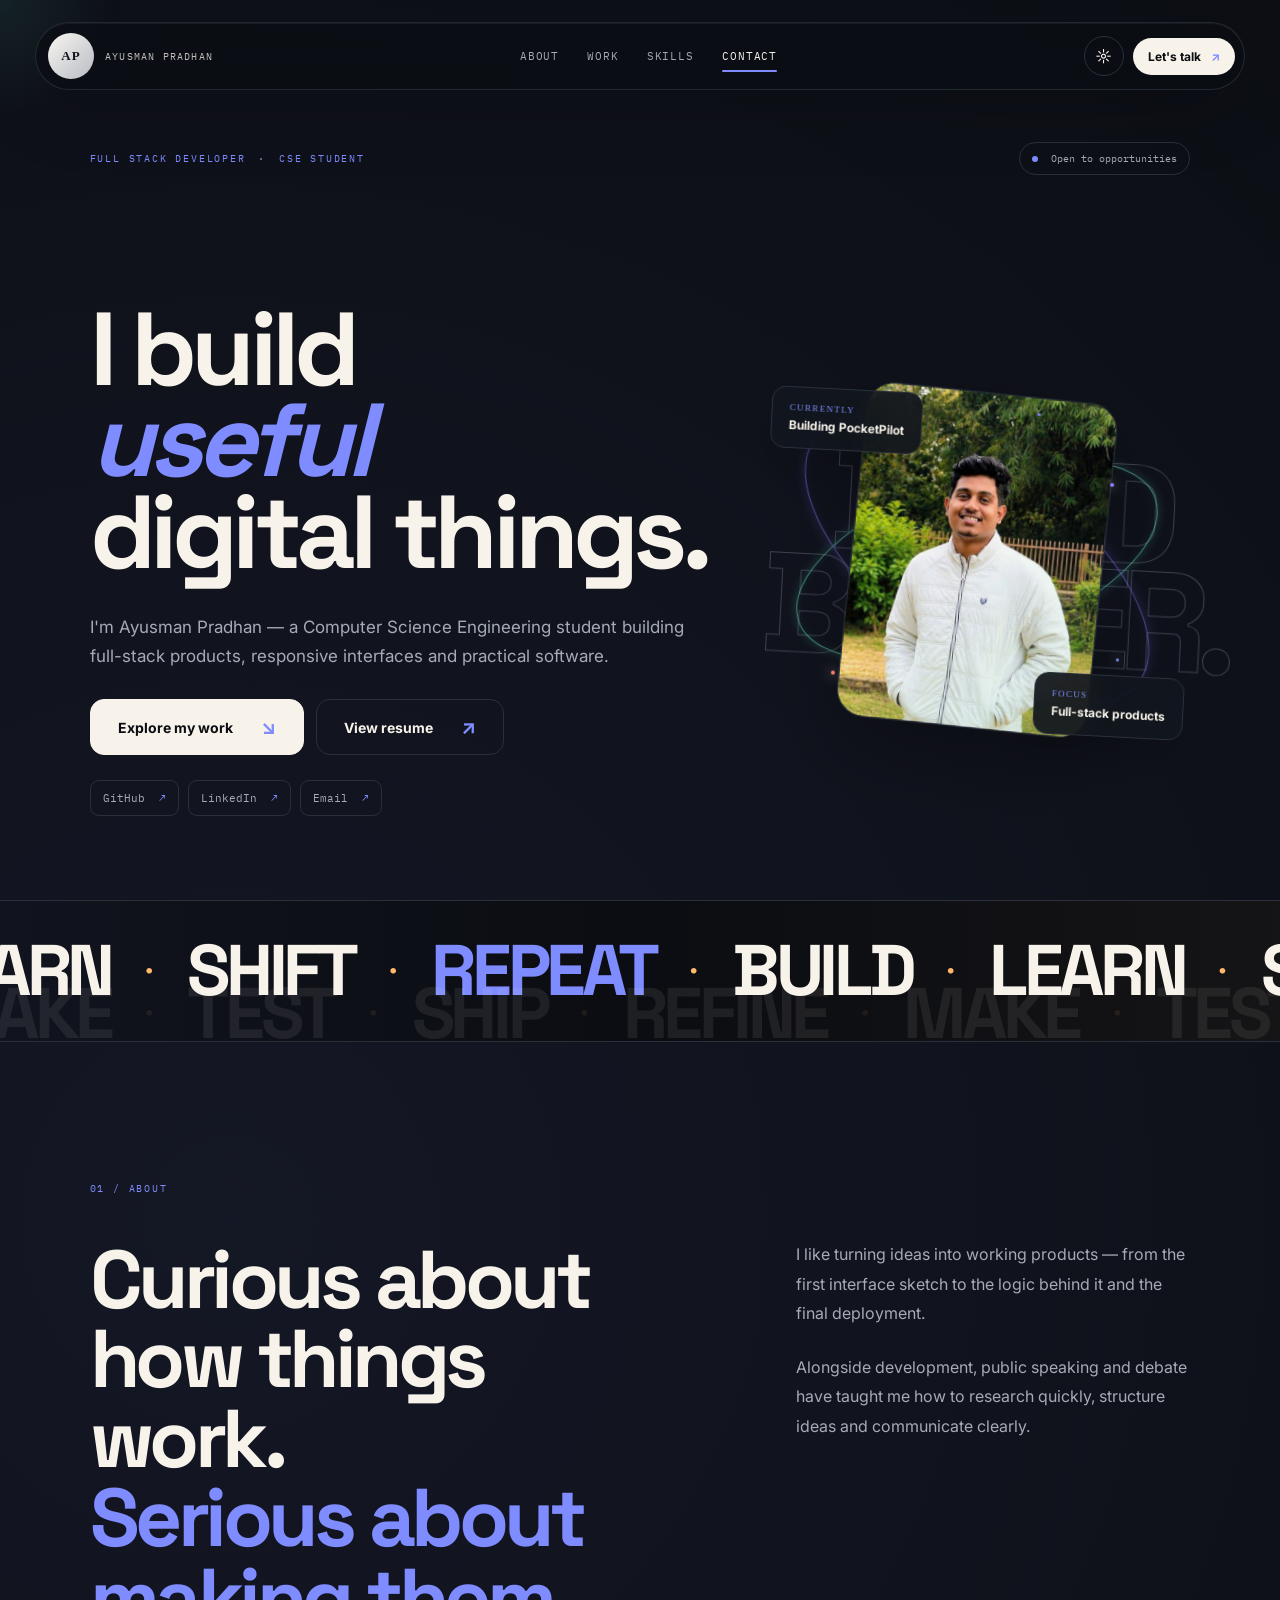
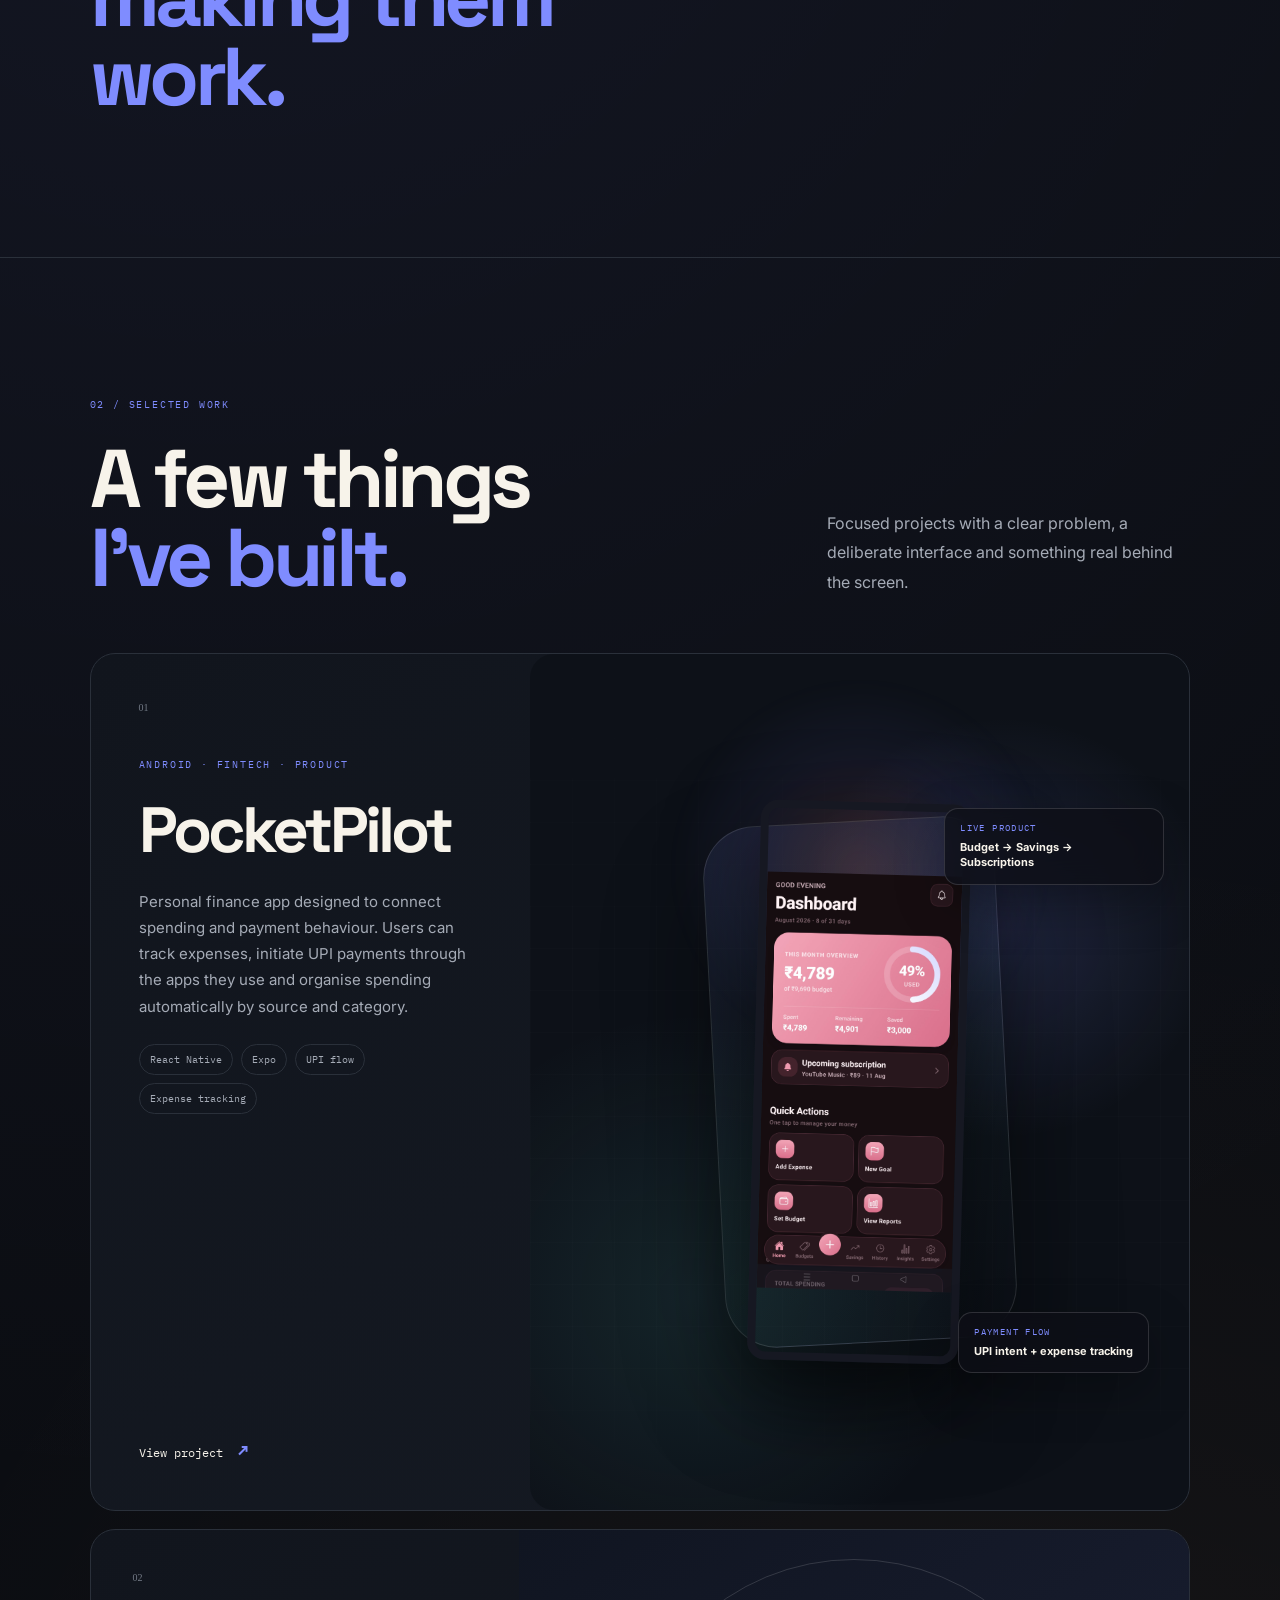
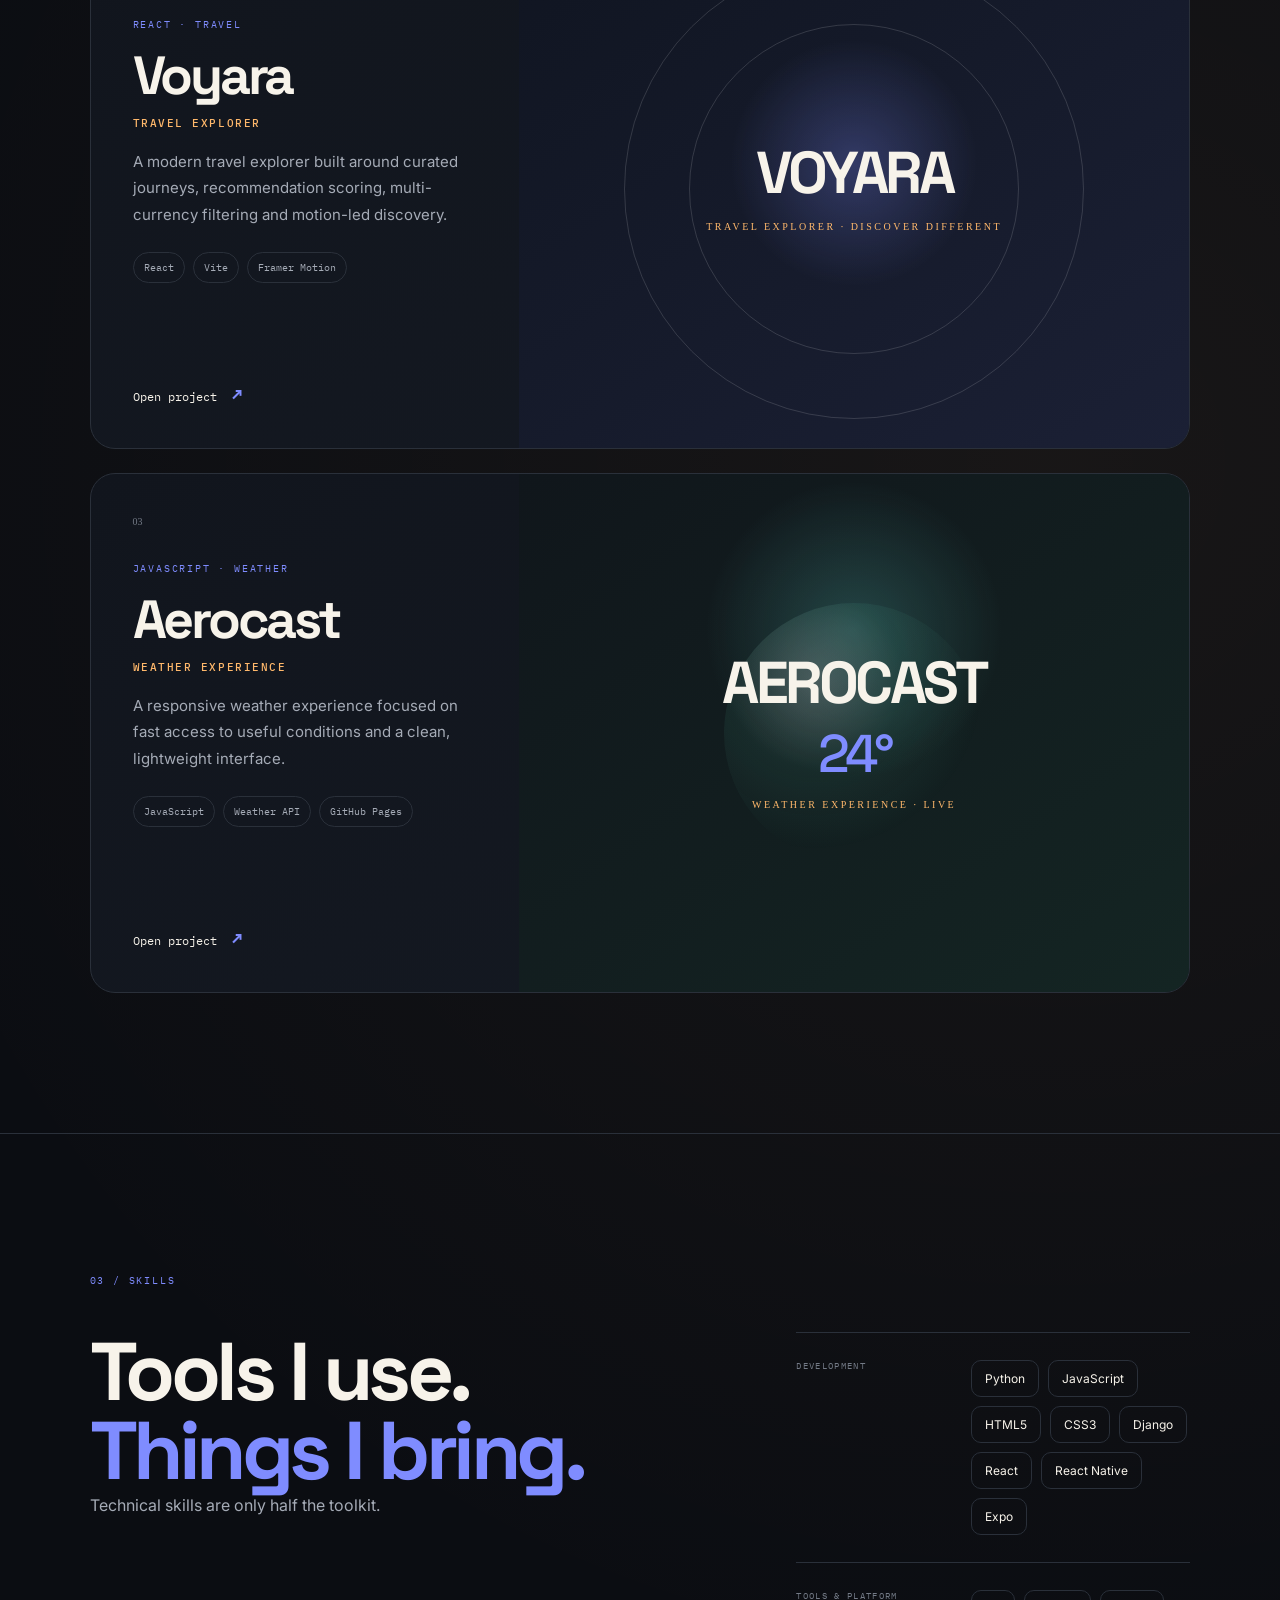
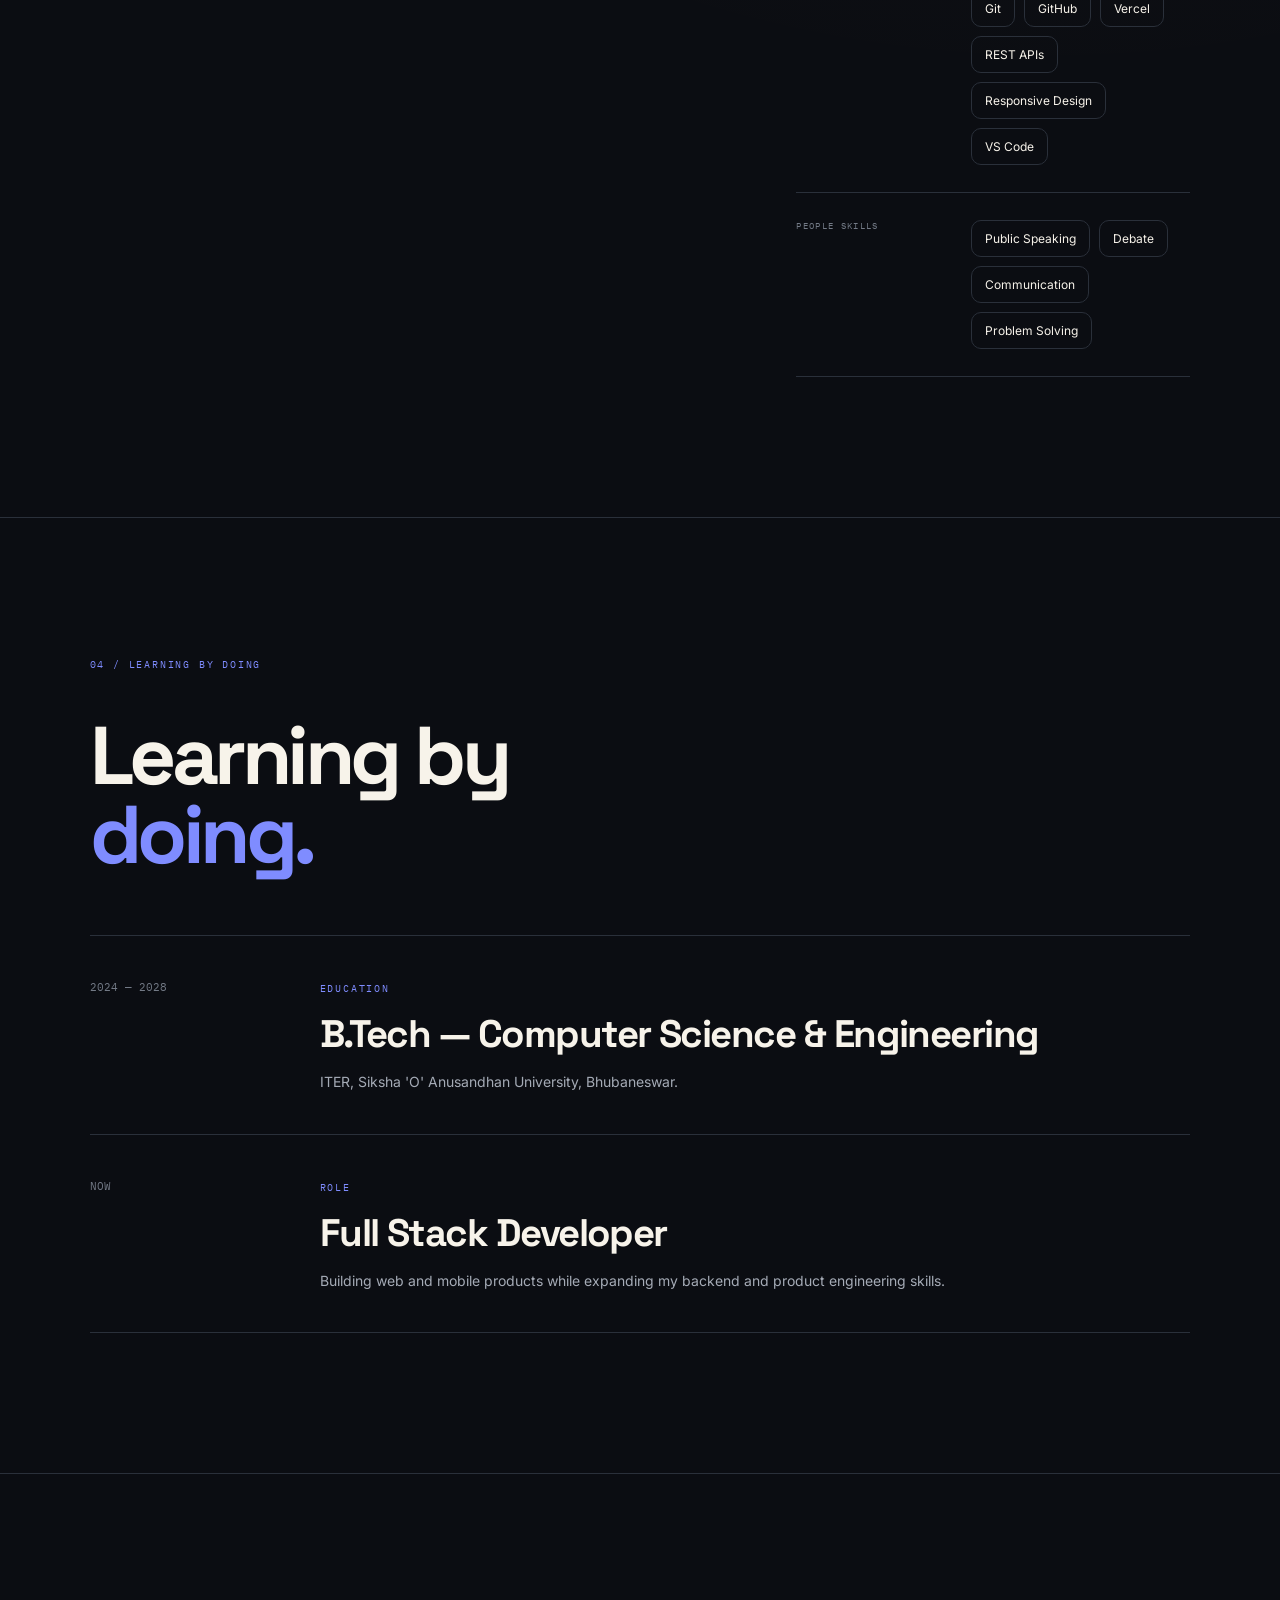
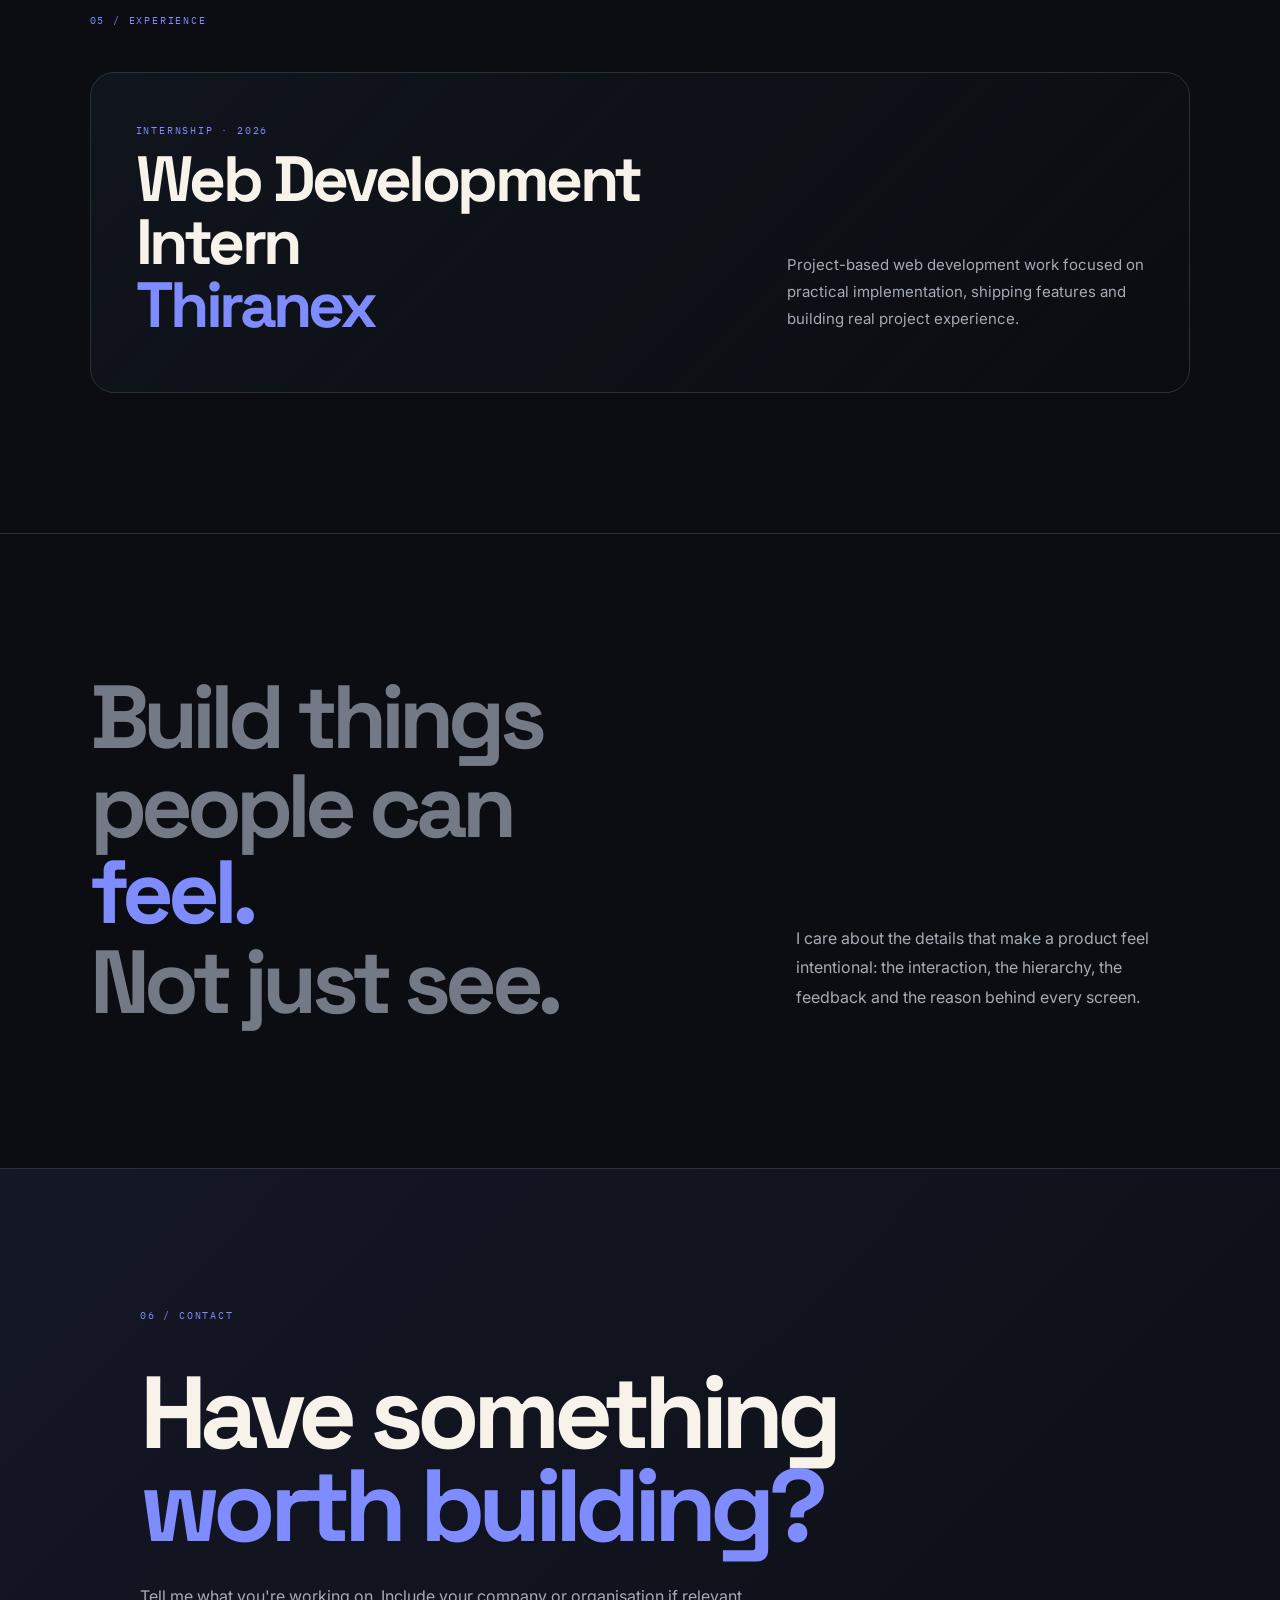
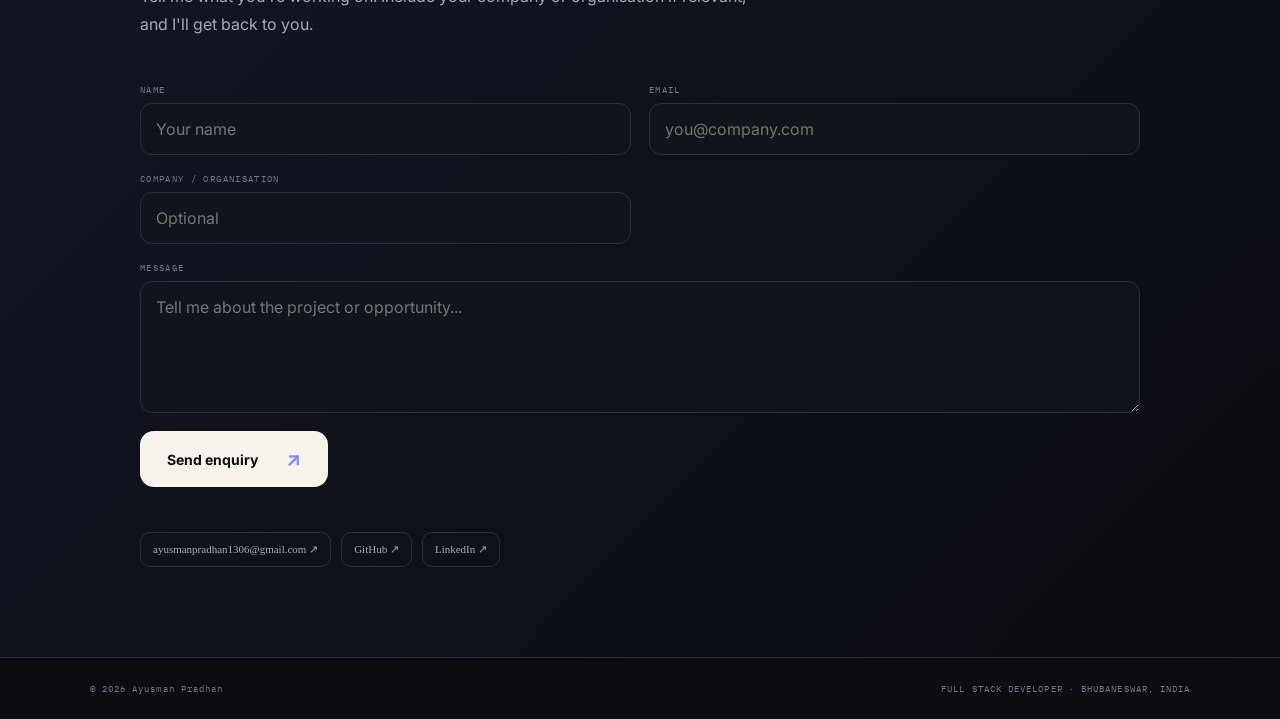
==== index.html @ 8835ccb1 "portfolio website" ====
<!doctype html>
<html lang="en" data-theme="dark">
<head>
<meta charset="utf-8">
<meta name="viewport" content="width=device-width, initial-scale=1">
<meta name="description" content="Ayusman Pradhan — Full Stack Developer and CSE student.">
<title>Ayusman Pradhan — Full Stack Developer</title>
<link rel="preconnect" href="https://fonts.googleapis.com">
<link rel="preconnect" href="https://fonts.gstatic.com" crossorigin>
<link href="https://fonts.googleapis.com/css2?family=IBM+Plex+Mono:wght@400;500;600&family=Inter:wght@400;500;600;700;800&family=Space+Grotesk:wght@500;600;700&display=swap" rel="stylesheet">
<link rel="stylesheet" href="css/style.css">
</head>
<body>
<div class="grain"></div><div class="cursor-glow"></div><div class="progress"><span></span></div>

<header class="nav">
  <a class="brand" href="#home"><strong>AP</strong><span>AYUSMAN PRADHAN</span></a>
  <nav class="desktop-nav">
    <a href="#about">About</a><a href="#work">Work</a><a href="#skills">Skills</a><a href="#contact">Contact</a>
  </nav>
  <div class="nav-tools">
    <button id="themeToggle" class="theme-btn" aria-label="Toggle theme">☼</button>
    <a class="nav-cta magnetic" href="#contact">Let's talk <span>↗</span></a>
    <button class="menu" aria-label="Open menu"><i></i><i></i></button>
  </div>
</header>
<div class="mobile-menu"><a href="#about">About</a><a href="#work">Work</a><a href="#skills">Skills</a><a href="#contact">Contact</a></div>

<main id="home">
<section class="hero">
  <div class="hero-top">
    <p class="eyebrow reveal">FULL STACK DEVELOPER <b>·</b> CSE STUDENT</p>
    <div class="availability reveal delay-1"><span></span> Open to opportunities</div>
  </div>
  <div class="hero-main">
    <div class="hero-copy">
      <h1 class="display"><span class="line">I build</span><span class="line accent-word">useful</span><span class="line">digital things.</span></h1>
      <p class="hero-lede reveal delay-2">I'm Ayusman Pradhan — a Computer Science Engineering student building full-stack products, responsive interfaces and practical software.</p>
      <div class="hero-actions reveal delay-3">
        <a class="btn primary magnetic" href="#work">Explore my work <span>↘</span></a>
        <a class="btn secondary magnetic" href="assets/Ayusman_Pradhan_Resume.pdf" target="_blank" rel="noopener">View resume <span>↗</span></a>
      </div>
      <div class="social-row reveal delay-4">
        <a href="https://github.com/TechNerd13-hub" target="_blank" rel="noopener">GitHub <span>↗</span></a>
        <a href="https://www.linkedin.com/in/ayusman-pradhan-425b21329" target="_blank" rel="noopener">LinkedIn <span>↗</span></a>
        <a href="mailto:ayusmanpradhan1306@gmail.com">Email <span>↗</span></a>
      </div>
    </div>
    <div class="hero-visual reveal-scale">
      <div class="visual-back">BUILD<br>BETTER.</div>
      <div class="galaxy-profile">
      <div class="galaxy-ring ring-one"></div>
      <div class="galaxy-ring ring-two"></div>
      <div class="galaxy-ring ring-three"></div>
      <span class="galaxy-star star-one"></span>
      <span class="galaxy-star star-two"></span>
      <span class="galaxy-star star-three"></span>
      <span class="galaxy-star star-four"></span>
      <span class="galaxy-star star-five"></span>
      <div class="photo-frame"><img src="image/profile.jpg" alt="Ayusman Pradhan" width="360" height="480" fetchpriority="high" decoding="async"></div>
    </div>
      <div class="visual-card one"><small>CURRENTLY</small><strong>Building PocketPilot</strong></div>
      <div class="visual-card two"><small>FOCUS</small><strong>Full-stack products</strong></div>
    </div>
  </div>
  <div class="hero-bottom"><span>SCROLL</span><span class="line"></span><span>01</span></div>
</section>

<section class="marquee" aria-label="Portfolio motion banner">
  <div class="marquee-track"><span>LEARN</span><i>•</i><span>SHIFT</span><i>•</i><span>REPEAT</span><i>•</i><span>BUILD</span><i>•</i><span>LEARN</span><i>•</i><span>SHIFT</span><i>•</i><span>REPEAT</span><i>•</i><span>BUILD</span><i>•</i></div>
  <div class="marquee-track ghost" aria-hidden="true"><span>MAKE</span><i>•</i><span>TEST</span><i>•</i><span>SHIP</span><i>•</i><span>REFINE</span><i>•</i><span>MAKE</span><i>•</i><span>TEST</span><i>•</i><span>SHIP</span><i>•</i></div>
</section>

<section id="about" class="section about">
  <div class="section-meta">01 / ABOUT</div>
  <div class="about-layout">
    <h2 class="section-title reveal">Curious about how things work.<br><em>Serious about making them work.</em></h2>
    <div class="about-copy reveal delay-1">
      <p>I like turning ideas into working products — from the first interface sketch to the logic behind it and the final deployment.</p>
      <p>Alongside development, public speaking and debate have taught me how to research quickly, structure ideas and communicate clearly.</p>
    </div>
  </div>
</section>

<section id="work" class="section work">
  <div class="section-head">
    <div><div class="section-meta">02 / SELECTED WORK</div><h2 class="section-title reveal">A few things<br><em>I've built.</em></h2></div>
    <p class="section-intro reveal">Focused projects with a clear problem, a deliberate interface and something real behind the screen.</p>
  </div>

  <article class="project project-main reveal">
    <div class="project-info">
      <div class="project-index">01</div>
      <span class="tag">ANDROID · FINTECH · PRODUCT</span>
      <h3>PocketPilot</h3>
      <p>Personal finance app designed to connect spending and payment behaviour. Users can track expenses, initiate UPI payments through the apps they use and organise spending automatically by source and category.</p>
      <div class="chips"><span>React Native</span><span>Expo</span><span>UPI flow</span><span>Expense tracking</span></div>
      <a class="project-link" href="projects/pocketpilot.html">View project <b>↗</b></a>
    </div>
    <div class="project-image pocketpilot-stage">
      <div class="stage-grid" aria-hidden="true"></div>
      <div class="phone-wrap">
        <img src="assets/pocketpilot-dashboard.jpeg" alt="PocketPilot dashboard showing budget, savings and upcoming subscription tracking" loading="lazy" decoding="async" fetchpriority="low">
      </div>
      <div class="stage-note note-a"><small>LIVE PRODUCT</small><strong>Budget → Savings → Subscriptions</strong></div>
      <div class="stage-note note-b"><small>PAYMENT FLOW</small><strong>UPI intent + expense tracking</strong></div>
    </div>
  </article>

  <div class="project-grid">
    <article class="project compact reveal">
      <div class="project-info">
        <div class="project-index">02</div><span class="tag">REACT · TRAVEL</span><h3 class="project-name">Voyara <small>Travel Explorer</small></h3>
        <p>A modern travel explorer built around curated journeys, recommendation scoring, multi-currency filtering and motion-led discovery.</p>
        <div class="chips"><span>React</span><span>Vite</span><span>Framer Motion</span></div>
        <a class="project-link" href="https://voyara-travel-explorer.vercel.app/" target="_blank" rel="noopener">Open project <b>↗</b></a>
      </div>
      <div class="project-visual voyara">
        <div class="project-poster-title">VOYARA</div>
        <small>TRAVEL EXPLORER · DISCOVER DIFFERENT</small>
        <div class="poster-orbit orbit-one"></div><div class="poster-orbit orbit-two"></div>
      </div>
    </article>
    <article class="project compact reveal delay-1">
      <div class="project-info">
        <div class="project-index">03</div><span class="tag">JAVASCRIPT · WEATHER</span><h3 class="project-name">Aerocast <small>Weather Experience</small></h3>
        <p>A responsive weather experience focused on fast access to useful conditions and a clean, lightweight interface.</p>
        <div class="chips"><span>JavaScript</span><span>Weather API</span><span>GitHub Pages</span></div>
        <a class="project-link" href="https://technerd13-hub.github.io/Aerocast/" target="_blank" rel="noopener">Open project <b>↗</b></a>
      </div>
      <div class="project-visual aerocast">
        <div class="project-poster-title">AEROCAST</div>
        <strong>24°</strong>
        <small>WEATHER EXPERIENCE · LIVE</small>
        <div class="weather-orb"></div>
      </div>
    </article>
  </div>
</section>

<section id="skills" class="section skills">
  <div class="section-meta">03 / SKILLS</div>
  <div class="skills-layout">
    <div><h2 class="section-title reveal">Tools I use.<br><em>Things I bring.</em></h2><p class="section-intro reveal">Technical skills are only half the toolkit.</p></div>
    <div class="skill-list reveal delay-1">
      <div class="skill-group"><small>DEVELOPMENT</small><div><span>Python</span><span>JavaScript</span><span>HTML5</span><span>CSS3</span><span>Django</span><span>React</span><span>React Native</span><span>Expo</span></div></div>
      <div class="skill-group"><small>TOOLS & PLATFORM</small><div><span>Git</span><span>GitHub</span><span>Vercel</span><span>REST APIs</span><span>Responsive Design</span><span>VS Code</span></div></div>
      <div class="skill-group"><small>PEOPLE SKILLS</small><div><span>Public Speaking</span><span>Debate</span><span>Communication</span><span>Problem Solving</span></div></div>
    </div>
  </div>
</section>

<section class="section learning">
  <div class="section-meta">04 / LEARNING BY DOING</div>
  <h2 class="section-title reveal learning-title"><span>Learning by</span> <em>doing.</em></h2>
  <div class="learning-grid">
    <div class="learning-item reveal"><span class="year">2024 — 2028</span><div><span class="tag">EDUCATION</span><h3>B.Tech — Computer Science & Engineering</h3><p>ITER, Siksha 'O' Anusandhan University, Bhubaneswar.</p></div></div>
    <div class="learning-item reveal delay-1"><span class="year">NOW</span><div><span class="tag">ROLE</span><h3>Full Stack Developer</h3><p>Building web and mobile products while expanding my backend and product engineering skills.</p></div></div>
  </div>
</section>

<section class="section internship">
  <div class="section-meta">05 / EXPERIENCE</div>
  <div class="internship-card reveal">
    <div><span class="tag">INTERNSHIP · 2026</span><h2>Web Development Intern<br><em>Thiranex</em></h2></div>
    <p>Project-based web development work focused on practical implementation, shipping features and building real project experience.</p>
  </div>
</section>

<section class="section statement">
  <div class="statement-grid">
    <h2 class="statement-title reveal"><span class="statement-line">Build things</span><span class="statement-line">people can <em>feel.</em></span><span class="statement-line soft-line">Not just see.</span></h2>
    <p class="reveal delay-1">I care about the details that make a product feel intentional: the interaction, the hierarchy, the feedback and the reason behind every screen.</p>
  </div>
</section>

<section id="contact" class="contact">
  <div class="contact-inner">
    <div class="section-meta">06 / CONTACT</div>
    <h2 class="contact-title reveal">Have something<br><em>worth building?</em></h2>
    <p class="contact-intro reveal">Tell me what you're working on. Include your company or organisation if relevant, and I'll get back to you.</p>
    <form id="contactForm" class="contact-form reveal">
      <label><span>Name</span><input name="name" required placeholder="Your name"></label>
      <label><span>Email</span><input name="email" type="email" required placeholder="you@company.com"></label>
      <label><span>Company / Organisation</span><input name="company" placeholder="Optional"></label>
      <label class="wide"><span>Message</span><textarea name="message" rows="5" required placeholder="Tell me about the project or opportunity..."></textarea></label>
      <button class="btn primary magnetic" type="submit">Send enquiry <span>↗</span></button>
      <p id="formStatus"></p>
    </form>
    <div class="contact-links"><a href="mailto:ayusmanpradhan1306@gmail.com">ayusmanpradhan1306@gmail.com ↗</a><a href="https://github.com/TechNerd13-hub" target="_blank" rel="noopener">GitHub ↗</a><a href="https://www.linkedin.com/in/ayusman-pradhan-425b21329" target="_blank" rel="noopener">LinkedIn ↗</a></div>
  </div>
</section>
</main>
<footer><span>© 2026 Ayusman Pradhan</span><span>FULL STACK DEVELOPER · BHUBANESWAR, INDIA</span></footer>
<script src="js/script.js"></script>
</body></html>
---- css/style.css ----
*{box-sizing:border-box}
:root{--bg:#090a0f;--panel:#101219;--panel2:#0d0f15;--text:#f4f1eb;--muted:#989ca7;--soft:#666b76;--line:#272a33;--accent:#65e0be;--coral:#ff806a;--violet:#8c7cff}
html[data-theme=light]{--bg:#f5f2ec;--panel:#fffdf9;--panel2:#efebe4;--text:#17181c;--muted:#5e626b;--soft:#80848d;--line:#d9d5cc;--accent:#087b62;--coral:#d74e36;--violet:#6557d9}
html{scroll-behavior:smooth}
body{margin:0;background:var(--bg);color:var(--text);font-family:Manrope,system-ui,sans-serif;overflow-x:hidden;transition:.35s;background-image:radial-gradient(circle at 15% 15%,rgba(101,224,190,.055),transparent 24%),radial-gradient(circle at 80% 30%,rgba(140,124,255,.05),transparent 22%)}
a{color:inherit;text-decoration:none}
button,input,textarea{font:inherit}
.grain{position:fixed;inset:0;pointer-events:none;opacity:.035;z-index:100;background-image:url("data:image/svg+xml,%3Csvg viewBox='0 0 160 160' xmlns='http://www.w3.org/2000/svg'%3E%3Cfilter id='n'%3E%3CfeTurbulence type='fractalNoise' baseFrequency='.9' numOctaves='3' stitchTiles='stitch'/%3E%3C/filter%3E%3Crect width='100%25' height='100%25' filter='url(%23n)' opacity='.55'/%3E%3C/svg%3E")}
.cursor-glow{position:fixed;width:260px;height:260px;border-radius:50%;pointer-events:none;z-index:0;background:radial-gradient(circle,rgba(101,224,190,.09),transparent 65%);transform:translate(-50%,-50%)}
.progress{position:fixed;top:0;left:0;right:0;height:3px;z-index:200;background:transparent}.progress span{display:block;height:100%;width:0;background:linear-gradient(90deg,var(--violet),var(--accent),var(--coral))}
.nav{position:fixed;top:0;left:0;right:0;height:72px;z-index:100;display:flex;align-items:center;justify-content:space-between;padding:8px 10px 8px 12px;border-bottom:1px solid var(--line);border-left:0;border-right:0;border-top:0;border-radius:0;background:color-mix(in srgb,var(--bg) 86%,transparent);backdrop-filter:blur(20px);box-shadow:0 15px 50px rgba(0,0,0,.12)}
.brand{display:flex;align-items:center;gap:11px;font-size:10px;font-family:"DM Mono";letter-spacing:.12em}.brand strong{display:grid;place-items:center;width:40px;height:40px;border-radius:50%;background:linear-gradient(135deg,#f8f6f0,#b9bcc5);color:#121319;font:700 13px Manrope}.brand span{opacity:.78}
.desktop-nav{display:flex;gap:28px;font:11px "DM Mono";text-transform:uppercase;letter-spacing:.08em}.desktop-nav a{color:var(--muted);transition:.2s}.desktop-nav a:hover{color:var(--text)}
.nav-tools{display:flex;gap:9px;align-items:center}.theme-btn,.menu{width:40px;height:40px;border:1px solid var(--line);border-radius:12px;background:transparent;color:var(--text);cursor:pointer}.nav-cta{padding:11px 15px;border-radius:11px;background:var(--text);color:var(--bg);font-size:12px;font-weight:700}.nav-cta span{color:var(--accent);margin-left:7px}.menu{display:none}.menu i{display:block;width:15px;height:1px;background:var(--text);margin:5px auto}
.mobile-menu{display:none}
.hero{position:relative;min-height:100vh;padding:142px 7vw 30px;max-width:1500px;margin:auto;display:flex;flex-direction:column;justify-content:space-between}
.hero-top{display:flex;justify-content:space-between;align-items:center;gap:20px}.eyebrow,.section-meta,.tag{font:10px "DM Mono";letter-spacing:.18em;color:var(--accent)}.eyebrow b{color:var(--soft);margin:0 5px}.availability{font:10px "DM Mono";color:var(--muted);border:1px solid var(--line);padding:9px 12px;border-radius:20px}.availability span{display:inline-block;width:6px;height:6px;background:var(--accent);border-radius:50%;margin-right:7px}
.hero-main{display:grid;grid-template-columns:minmax(0,1.05fr) minmax(330px,.75fr);gap:6vw;align-items:center;padding:60px 0 45px}.hero-copy{min-width:0}.display{font:800 clamp(58px,8.1vw,132px)/.88 Syne,sans-serif;letter-spacing:-.055em;margin:0;max-width:950px}.display .line{display:block;white-space:normal}.accent-word{color:var(--accent);font-style:italic;padding-right:.08em}.hero-lede{max-width:640px;margin:35px 0 28px;font-size:17px;line-height:1.7;color:var(--muted)}
.hero-actions{display:flex;flex-wrap:wrap;gap:12px}.btn{display:inline-flex;align-items:center;justify-content:center;gap:28px;min-height:56px;padding:0 27px;border-radius:14px;font-weight:700;font-size:14px;border:1px solid var(--line);transition:transform .2s,box-shadow .2s,background .2s}.btn span{font-size:20px;color:var(--accent)}.btn.primary{background:var(--text);color:var(--bg);border-color:var(--text)}.btn.secondary{background:transparent;color:var(--text)}.btn:hover{box-shadow:0 15px 35px rgba(0,0,0,.16)}
.social-row{display:flex;flex-wrap:wrap;gap:9px;margin-top:25px}.social-row a{font:11px "DM Mono";color:var(--muted);border:1px solid var(--line);border-radius:9px;padding:10px 12px;transition:.25s}.social-row a:hover{color:var(--text);border-color:var(--accent);transform:translateY(-2px)}.social-row span{color:var(--accent);margin-left:7px}
.hero-visual{min-width:0;position:relative;min-height:530px;display:grid;place-items:center}.visual-back{position:absolute;inset:0;display:grid;place-items:center;font:800 clamp(80px,11vw,175px)/.75 Syne;color:transparent;-webkit-text-stroke:1px color-mix(in srgb,var(--soft) 48%,transparent);text-align:center;letter-spacing:-.08em;user-select:none}
.photo-frame{position:relative;width:min(360px,72%);aspect-ratio:3/4;border-radius:28px;overflow:hidden;border:1px solid var(--line);transform:rotate(3deg);box-shadow:0 30px 90px rgba(0,0,0,.3)}.photo-frame img{width:100%;height:100%;object-fit:cover}.photo-frame:after{content:"";position:absolute;inset:0;background:linear-gradient(145deg,transparent 45%,rgba(101,224,190,.16))}
.visual-card{position:absolute;padding:15px 17px;border:1px solid var(--line);background:color-mix(in srgb,var(--panel) 92%,transparent);backdrop-filter:blur(14px);border-radius:14px;display:flex;flex-direction:column;gap:5px;box-shadow:0 20px 50px rgba(0,0,0,.2)}.visual-card small{font:9px "DM Mono";letter-spacing:.15em;color:var(--accent)}.visual-card strong{font-size:12px}.visual-card.one{left:0;top:19%}.visual-card.two{right:0;bottom:18%}
.hero-bottom{display:none}
.section{max-width:1500px;margin:auto;padding:140px 7vw}.section-meta{margin-bottom:45px}.about-layout,.skills-layout,.statement-grid{display:grid;grid-template-columns:1.2fr .8fr;gap:9vw}.section-title{font:700 clamp(45px,6.4vw,92px)/.97 Syne;letter-spacing:-.055em;margin:0}.section-title em,.contact-title em,.statement-title em{color:var(--accent);font-style:normal}.section-title em{display:inline-block}.about-copy,.section-intro{font-size:16px;line-height:1.85;color:var(--muted);max-width:600px}.about-copy p{margin:0 0 24px}
/* Experimental motion banner */
.marquee{position:relative;overflow:hidden;border-top:1px solid var(--line);border-bottom:1px solid var(--line);height:122px;display:flex;flex-direction:column;justify-content:center;background:linear-gradient(90deg,color-mix(in srgb,var(--accent) 3%,var(--bg)),var(--bg),color-mix(in srgb,var(--violet) 3%,var(--bg)))}
.marquee-track{display:flex;align-items:center;gap:30px;width:max-content;white-space:nowrap;animation:marquee 28s linear infinite;transform:translateX(-4%)}
.marquee-track.ghost{position:absolute;top:55%;opacity:.08;font-size:72px;animation-duration:38s;animation-direction:reverse}
.marquee-track span{font:800 clamp(34px,5vw,72px)/1 Syne;letter-spacing:-.055em;color:color-mix(in srgb,var(--text) 75%,transparent)}
.marquee-track i{font:24px Manrope;color:var(--accent);font-style:normal}
@keyframes marquee{to{transform:translateX(-48%)}}

/* Keep every important word inside its visual box. */
.section-title,.statement-title,.contact-title,.project-name,.project-poster-title,.learning-item h3{overflow:visible;word-break:normal;overflow-wrap:normal;hyphens:none}

/* PocketPilot product stage */
.pocketpilot-stage{position:relative;min-height:590px;overflow:hidden;background:radial-gradient(circle at 72% 32%,rgba(255,135,165,.16),transparent 28%),radial-gradient(circle at 25% 75%,rgba(101,224,190,.10),transparent 35%),#0b0c12}
.stage-grid{position:absolute;inset:0;opacity:.32;background-image:linear-gradient(rgba(255,255,255,.035) 1px,transparent 1px),linear-gradient(90deg,rgba(255,255,255,.035) 1px,transparent 1px);background-size:42px 42px;mask-image:linear-gradient(to bottom,transparent,black 20%,black 80%,transparent)}
.phone-wrap{position:relative;z-index:2;height:100%;display:flex;align-items:center;justify-content:center;padding:22px 110px 22px 70px}
.phone-wrap:before{content:"";position:absolute;width:310px;height:520px;border-radius:46px;border:1px solid rgba(255,255,255,.12);background:linear-gradient(160deg,rgba(255,255,255,.07),transparent);transform:rotate(-5deg);box-shadow:0 50px 100px rgba(0,0,0,.35)}
.phone-wrap img{position:relative;width:min(300px,48%);height:auto;max-height:550px;object-fit:contain;object-position:top;border-radius:34px;border:8px solid #161822;box-shadow:0 35px 90px rgba(0,0,0,.55);transform:rotate(2.2deg);transition:transform .7s cubic-bezier(.16,1,.3,1),box-shadow .7s}
.project:hover .phone-wrap img{transform:rotate(0deg) translateY(-8px) scale(1.015);box-shadow:0 45px 110px rgba(0,0,0,.65)}
.stage-note{position:absolute;z-index:3;display:flex;flex-direction:column;gap:7px;padding:13px 15px;border:1px solid rgba(255,255,255,.14);border-radius:14px;background:rgba(13,15,22,.78);backdrop-filter:blur(16px);box-shadow:0 18px 50px rgba(0,0,0,.28);max-width:220px}.stage-note small{font:9px "DM Mono";letter-spacing:.15em;color:var(--accent)}.stage-note strong{font-size:11px;line-height:1.4}.note-a{right:25px;top:18%}.note-b{right:40px;bottom:16%}

/* Project titles and posters */
.project-name{font-size:clamp(38px,4.2vw,64px)!important;line-height:1!important;display:flex;flex-direction:column;gap:8px}.project-name small{font:500 12px "DM Mono";letter-spacing:.12em;color:var(--soft);text-transform:uppercase;line-height:1.4}
.project-visual{position:relative}.project-poster-title{position:relative;z-index:2;font:800 clamp(44px,5vw,82px)/.9 Syne;letter-spacing:-.07em;white-space:nowrap}.project-visual small{position:relative;z-index:3;max-width:90%;line-height:1.6}.poster-orbit{position:absolute;border:1px solid rgba(255,255,255,.14);border-radius:50%;animation:orbitPulse 6s ease-in-out infinite}.orbit-one{width:330px;height:330px}.orbit-two{width:460px;height:460px;animation-delay:-2s}.weather-orb{position:absolute;width:260px;height:260px;border-radius:50%;background:radial-gradient(circle at 35% 30%,rgba(255,255,255,.2),rgba(101,224,190,.08) 35%,transparent 68%);filter:blur(.2px);animation:floatOrb 7s ease-in-out infinite}.aerocast strong{position:relative;z-index:4}.voyara .project-poster-title,.aerocast .project-poster-title{max-width:100%;text-align:center}
@keyframes orbitPulse{0%,100%{transform:scale(.94) rotate(0deg);opacity:.45}50%{transform:scale(1.04) rotate(8deg);opacity:.85}}
@keyframes floatOrb{0%,100%{transform:translate3d(10px,5px,0) scale(.96);opacity:.65}50%{transform:translate3d(-10px,-14px,0) scale(1.05);opacity:.95}}

.learning-title span,.statement-line{display:block;white-space:normal;overflow:visible}
.statement-title{line-height:.96}.statement-line{padding-bottom:.04em}

/* Fixed navigation state */
.nav.scrolled{background:color-mix(in srgb,var(--bg) 94%,transparent);box-shadow:0 12px 40px rgba(0,0,0,.14)}
.desktop-nav a.active{color:var(--text);position:relative}.desktop-nav a.active:after{content:"";position:absolute;left:0;right:0;bottom:-9px;height:2px;background:var(--accent);transform-origin:left;animation:navIn .35s cubic-bezier(.16,1,.3,1)}
@keyframes navIn{from{transform:scaleX(0)}to{transform:scaleX(1)}}
.work{border-top:1px solid var(--line)}.section-head{display:grid;grid-template-columns:1fr .55fr;gap:6vw;align-items:end;margin-bottom:55px}.section-head .section-meta{margin-bottom:28px}.section-intro{margin:0}
.project{position:relative;border:1px solid var(--line);background:linear-gradient(145deg,var(--panel),var(--panel2));border-radius:25px;overflow:hidden;transition:transform .35s,box-shadow .35s,border-color .35s}.project:hover{transform:translateY(-5px);border-color:color-mix(in srgb,var(--accent) 40%,var(--line));box-shadow:0 25px 80px rgba(0,0,0,.18)}.project-main{display:grid;grid-template-columns:.8fr 1.2fr;min-height:590px}.project-info{padding:48px;display:flex;flex-direction:column;align-items:flex-start;min-width:0}.project-index{font:10px "DM Mono";color:var(--soft);margin-bottom:45px}.tag{margin-bottom:18px}.project h3{font:700 clamp(42px,5vw,72px) Syne;letter-spacing:-.06em;margin:0 0 18px}.project p{font-size:15px;line-height:1.75;color:var(--muted);max-width:570px;margin:0}.chips{display:flex;flex-wrap:wrap;gap:8px;margin:24px 0}.chips span{font:10px "DM Mono";color:var(--muted);border:1px solid var(--line);padding:8px 10px;border-radius:20px;white-space:nowrap}.project-link{font:12px "DM Mono";margin-top:auto;padding-top:25px}.project-link b{color:var(--accent);font-size:17px;margin-left:8px}.project-image{min-width:0;background:#0b1011;display:flex;align-items:center;justify-content:center;padding:25px}.project-image img{width:100%;height:100%;max-height:540px;object-fit:cover;border-radius:18px;display:block}
.project-grid{display:grid;grid-template-columns:1fr 1fr;gap:18px;margin-top:18px}.compact{min-height:600px;display:grid;grid-template-columns:1fr 1fr}.compact .project-info{padding:38px}.compact .project-index{margin-bottom:35px}.compact .project h3{font-size:48px}.project-visual{min-width:0;display:flex;flex-direction:column;justify-content:center;align-items:center;gap:10px;text-align:center;overflow:hidden}.project-visual span{font:800 clamp(55px,7vw,105px)/.8 Syne;letter-spacing:-.08em}.project-visual small{font:10px "DM Mono";letter-spacing:.25em;color:var(--accent)}.voyara{background:radial-gradient(circle at 50% 45%,rgba(140,124,255,.4),transparent 26%),linear-gradient(145deg,#10111a,#1d1630)}.aerocast{background:radial-gradient(circle at 50% 30%,rgba(75,110,210,.4),transparent 30%),linear-gradient(145deg,#11151d,#14221f)}.aerocast strong{font:500 85px Syne;color:var(--accent);letter-spacing:-.08em}
.skills{border-top:1px solid var(--line)}.skill-list{border-top:1px solid var(--line)}.skill-group{padding:27px 0;border-bottom:1px solid var(--line);display:grid;grid-template-columns:150px 1fr;gap:25px}.skill-group small{font:9px "DM Mono";color:var(--soft);letter-spacing:.15em}.skill-group div{display:flex;flex-wrap:wrap;gap:9px}.skill-group span{padding:10px 13px;border:1px solid var(--line);border-radius:10px;font-size:12px;transition:.2s}.skill-group span:hover{border-color:var(--accent);transform:translateY(-2px)}
.learning{border-top:1px solid var(--line)}.learning>.section-title{margin-bottom:60px}.learning-grid{border-top:1px solid var(--line)}.learning-item{display:grid;grid-template-columns:190px 1fr;gap:40px;padding:40px 0;border-bottom:1px solid var(--line)}.year{font:11px "DM Mono";color:var(--soft);padding-top:4px}.learning-item h3{font:700 clamp(25px,3vw,42px) Syne;letter-spacing:-.04em;margin:4px 0 12px}.learning-item p{margin:0;color:var(--muted);font-size:14px;line-height:1.7}.learning-item .tag{margin-bottom:10px;display:inline-block}
.internship{border-top:1px solid var(--line)}.internship-card{display:grid;grid-template-columns:1fr .65fr;gap:8vw;padding:45px;border:1px solid var(--line);border-radius:24px;background:linear-gradient(135deg,var(--panel),transparent)}.internship-card h2{font:700 clamp(40px,5vw,68px) Syne;letter-spacing:-.055em;line-height:.98;margin:10px 0}.internship-card h2 em{color:var(--accent);font-style:normal}.internship-card p{align-self:end;color:var(--muted);line-height:1.8;font-size:15px}
.statement{border-top:1px solid var(--line)}.statement-title{font:800 clamp(52px,7vw,108px)/.9 Syne;letter-spacing:-.065em;margin:0}.statement-title span{color:var(--soft)}.statement-grid p{color:var(--muted);font-size:16px;line-height:1.85;max-width:470px;align-self:end}
.contact{padding:140px 7vw 90px;background:linear-gradient(135deg,color-mix(in srgb,var(--accent) 8%,var(--bg)),var(--bg));border-top:1px solid var(--line)}.contact-inner{max-width:1000px;margin:auto}.contact-title{font:800 clamp(55px,8vw,115px)/.9 Syne;letter-spacing:-.065em;margin:0}.contact-intro{max-width:620px;color:var(--muted);line-height:1.8;margin:30px 0 45px}.contact-form{display:grid;grid-template-columns:1fr 1fr;gap:18px}.contact-form label{display:flex;flex-direction:column;gap:8px}.contact-form label.wide{grid-column:1/-1}.contact-form label span{font:9px "DM Mono";letter-spacing:.15em;color:var(--soft);text-transform:uppercase}.contact-form input,.contact-form textarea{border:1px solid var(--line);background:color-mix(in srgb,var(--panel) 86%,transparent);color:var(--text);border-radius:12px;padding:15px;outline:none;resize:vertical}.contact-form input:focus,.contact-form textarea:focus{border-color:var(--accent)}.contact-form button{border:0;cursor:pointer;justify-self:start}.contact-form #formStatus{color:var(--accent);font:10px "DM Mono";align-self:center}.contact-links{display:flex;flex-wrap:wrap;gap:10px;margin-top:45px}.contact-links a{font:11px "DM Mono";padding:10px 12px;border:1px solid var(--line);border-radius:10px;color:var(--muted)}.contact-links a:hover{color:var(--text);border-color:var(--accent)}
footer{display:flex;justify-content:space-between;gap:20px;padding:25px 7vw;border-top:1px solid var(--line);color:var(--soft);font:9px "DM Mono";letter-spacing:.12em}
.reveal{opacity:0;transform:translateY(24px);animation:rise .8s cubic-bezier(.16,1,.3,1) both;animation-play-state:paused}.reveal.in{animation-play-state:running}.delay-1{animation-delay:.1s}.delay-2{animation-delay:.18s}.delay-3{animation-delay:.26s}.delay-4{animation-delay:.34s}.reveal-scale{animation:scale .9s cubic-bezier(.16,1,.3,1) both}.magnetic{will-change:transform}@keyframes rise{to{opacity:1;transform:none}}@keyframes scale{from{opacity:0;transform:scale(.94) rotate(2deg)}to{opacity:1;transform:scale(1) rotate(3deg)}}
@media(max-width:1000px){.hero-main{grid-template-columns:1fr}.hero-visual{min-height:430px;max-width:650px}.project-main{grid-template-columns:1fr}.project-image{min-height:420px}.project-grid{grid-template-columns:1fr}.compact{min-height:540px}.section-head{grid-template-columns:1fr}.about-layout,.skills-layout,.statement-grid{grid-template-columns:1fr;gap:45px}}
@media(max-width:700px){.nav{top:10px;left:3%;right:3%}.brand span,.desktop-nav,.nav-cta{display:none}.menu{display:block}.mobile-menu{position:fixed;display:flex;flex-direction:column;top:83px;left:3%;right:3%;z-index:90;padding:8px;border:1px solid var(--line);border-radius:16px;background:color-mix(in srgb,var(--bg) 94%,transparent);backdrop-filter:blur(18px);opacity:0;transform:translateY(-10px);pointer-events:none;transition:.25s}.mobile-menu.open{opacity:1;transform:none;pointer-events:auto}.mobile-menu a{padding:14px;border-bottom:1px solid var(--line);font:11px "DM Mono"}.mobile-menu a:last-child{border-bottom:0}.hero{padding:120px 5vw 25px}.hero-top{align-items:flex-start}.availability{display:none}.display{font-size:clamp(52px,15vw,82px);line-height:.92}.hero-lede{font-size:14px}.hero-actions{flex-direction:column;align-items:stretch}.btn{width:100%}.social-row{margin-top:18px}.hero-visual{min-height:390px}.photo-frame{width:min(290px,72vw)}.visual-card{padding:12px}.visual-card.one{left:2%;top:16%}.visual-card.two{right:2%;bottom:14%}.hero-bottom{margin-top:10px}.section{padding:95px 5vw}.section-title{font-size:clamp(42px,12vw,68px)}.project-info{padding:28px}.project-image{padding:14px;min-height:260px}.project-image img{height:auto}.compact{grid-template-columns:1fr;min-height:auto}.compact .project-info{padding:28px}.project-visual{min-height:300px;padding:30px}.compact .project h3{font-size:44px}.skill-group{grid-template-columns:1fr;gap:14px}.learning-item{grid-template-columns:1fr;gap:12px}.internship-card{grid-template-columns:1fr;padding:28px;gap:30px}.contact{padding:95px 5vw 60px}.contact-form{grid-template-columns:1fr}.contact-form label.wide{grid-column:auto}.contact-form button{width:100%}.contact-title{font-size:clamp(52px,14vw,80px)}footer{flex-direction:column;padding:22px 5vw}}
@media(prefers-reduced-motion:reduce){*,*:before,*:after{scroll-behavior:auto!important;animation-duration:.01ms!important;transition:none!important}}

@media(max-width:1000px){.phone-wrap{padding:22px 70px}.stage-note{max-width:180px}.note-a{right:14px}.note-b{right:20px}.project-poster-title{font-size:clamp(42px,9vw,76px)}}
@media(max-width:700px){.nav{height:64px}.hero{padding-top:110px}.marquee{height:92px}.marquee-track span{font-size:42px}.marquee-track.ghost{font-size:48px}.pocketpilot-stage{min-height:560px}.phone-wrap{padding:28px 0 90px;align-items:flex-start}.phone-wrap:before{width:250px;height:450px;top:42px}.phone-wrap img{width:min(250px,70%);height:auto;max-height:475px;border-radius:30px}.stage-note{max-width:180px;padding:11px 12px}.note-a{top:auto;right:10px;bottom:28px}.note-b{left:10px;right:auto;bottom:28px}.project-name{font-size:46px!important}.project-name small{font-size:10px}.project-visual{min-height:360px}.project-poster-title{font-size:52px}.orbit-one{width:230px;height:230px}.orbit-two{width:310px;height:310px}.weather-orb{width:210px;height:210px}.learning-title{line-height:1.02}.statement-title{font-size:clamp(48px,13vw,78px)}}

section[id]{scroll-margin-top:92px}
@media(max-width:700px){section[id]{scroll-margin-top:76px}.mobile-menu{top:72px}}

/* v5 visual overhaul */
:root{--bg:#0b0d12;--panel:#11151d;--panel2:#151a23;--text:#f7f3ea;--muted:#a5abb6;--soft:#737a86;--line:#2a303a;--accent:#7f8cff;--accent2:#ffb86b;--cyan:#63d9d1}
html[data-theme=light]{--bg:#f4f1ea;--panel:#fffdf8;--panel2:#ece8df;--text:#171a20;--muted:#606772;--soft:#858b94;--line:#d7d3ca;--accent:#4458d8;--accent2:#d9772e;--cyan:#198e89}
body{font-family:Inter,system-ui,sans-serif;background-image:radial-gradient(circle at 18% 14%,rgba(127,140,255,.08),transparent 25%),radial-gradient(circle at 82% 42%,rgba(255,184,107,.055),transparent 24%)}
.brand,.desktop-nav,.social-row a,.eyebrow,.section-meta,.tag,.availability,.chips span,.stage-note small,.project-link,.skill-group small,.year,.contact-form label span,footer{font-family:"IBM Plex Mono",monospace}
.display,.section-title,.project-info h3,.project-name,.project-visual .project-poster-title,.aerocast strong,.learning-item h3,.internship-card h2,.statement-title,.contact-title,.visual-back,.marquee-track span{font-family:"Space Grotesk",sans-serif}
.nav{position:absolute;top:22px;left:50%;width:min(1210px,calc(100% - 44px));height:68px;padding:7px 9px 7px 12px;border:1px solid color-mix(in srgb,var(--line) 80%,transparent);border-radius:999px;background:color-mix(in srgb,var(--bg) 72%,transparent);backdrop-filter:blur(24px) saturate(145%);box-shadow:0 20px 70px rgba(0,0,0,.16),inset 0 1px 0 rgba(255,255,255,.05);transform:translateX(-50%);transition:opacity .55s cubic-bezier(.16,1,.3,1),transform .65s cubic-bezier(.16,1,.3,1),filter .55s}
.nav.nav-hidden{opacity:0;transform:translate(-50%,-26px) scale(.96);filter:blur(7px);pointer-events:none}
.brand strong{width:46px;height:46px}.nav-cta{border-radius:999px}.theme-btn,.menu{border-radius:50%}.desktop-nav a{position:relative}.desktop-nav a:after{content:"";position:absolute;left:0;right:0;bottom:-9px;height:2px;border-radius:2px;background:var(--accent);transform:scaleX(0);transform-origin:left;transition:.3s}.desktop-nav a.active:after{transform:scaleX(1)}
.marquee{height:142px;background:linear-gradient(90deg,color-mix(in srgb,var(--accent) 5%,var(--bg)),var(--bg),color-mix(in srgb,var(--accent2) 4%,var(--bg)))}.marquee-track{gap:34px;animation-duration:24s}.marquee-track span{font:750 clamp(40px,5.6vw,82px)/1 "Space Grotesk";letter-spacing:-.06em;color:var(--text)}.marquee-track i{color:var(--accent2)}.marquee-track:first-child span:nth-of-type(3){color:var(--accent)}
.section-title,.statement-title,.contact-title,.project-name,.project-poster-title,.learning-item h3{overflow:visible;word-break:normal;overflow-wrap:normal;hyphens:none}.display .line{white-space:nowrap}
.pocketpilot-stage{background:radial-gradient(circle at 72% 32%,rgba(127,140,255,.17),transparent 28%),radial-gradient(circle at 25% 75%,rgba(99,217,209,.10),transparent 35%),#0d1118}.phone-wrap{padding:30px 80px}.phone-wrap:before{width:min(420px,70%);height:520px;border-radius:52px;background:linear-gradient(145deg,rgba(127,140,255,.10),rgba(99,217,209,.04),transparent);transform:rotate(-3deg)}.phone-wrap img{width:min(430px,78%);max-height:560px;transform:rotate(1.5deg)}
.project-grid{grid-template-columns:1fr;gap:24px}.compact{display:grid;grid-template-columns:minmax(360px,.78fr) minmax(0,1.22fr);min-height:520px}.compact .project-info{padding:42px}.project-name{display:block;font:700 clamp(54px,6vw,92px)/.94 "Space Grotesk";letter-spacing:-.07em;margin:14px 0 25px}.project-name small{display:block;font:500 11px "IBM Plex Mono";letter-spacing:.14em;color:var(--accent2);text-transform:uppercase;margin-top:12px;line-height:1.5}.project-visual{min-width:0;overflow:hidden}.project-visual .project-poster-title{font:750 clamp(58px,8.2vw,124px)/.9 "Space Grotesk";letter-spacing:-.075em;white-space:nowrap;max-width:100%;padding:0 5vw}.aerocast .project-poster-title{font-size:clamp(56px,7.6vw,116px)}.project-visual small{color:var(--accent2)}.voyara{background:radial-gradient(circle at 50% 45%,rgba(127,140,255,.28),transparent 28%),linear-gradient(145deg,#101521,#1b2035)}.aerocast{background:radial-gradient(circle at 50% 30%,rgba(99,217,209,.22),transparent 30%),linear-gradient(145deg,#10161b,#142523)}
.statement-title{line-height:.96}.statement-line{display:block;white-space:normal;overflow:visible}
@media(max-width:1100px){.hero-main{grid-template-columns:1fr}.project-main,.compact{grid-template-columns:1fr}.project-image{min-height:520px}.compact .project-visual{min-height:460px}.project-visual .project-poster-title{font-size:clamp(64px,12vw,120px)}.section-head{grid-template-columns:1fr}.about-layout,.skills-layout,.statement-grid{grid-template-columns:1fr;gap:45px}}
@media(max-width:700px){.nav{top:12px;width:calc(100% - 24px);height:62px;padding:6px 7px 6px 9px}.brand span,.desktop-nav,.nav-cta{display:none}.menu{display:block}.mobile-menu{top:84px;border-radius:20px}.hero{padding-top:110px}.display{font-size:clamp(52px,15vw,82px)}.display .line{white-space:normal}.marquee{height:112px}.marquee-track{gap:22px}.marquee-track span{font-size:44px}.marquee-track.ghost{font-size:48px}.project-main{margin-top:45px}.project-info,.compact .project-info{padding:28px}.project-image{min-height:540px}.phone-wrap{padding:28px 12px 92px}.phone-wrap:before{width:250px;height:440px;top:45px}.phone-wrap img{width:min(330px,82%);max-height:470px}.stage-note{max-width:175px;padding:10px 11px}.note-a{top:auto;right:10px;bottom:28px}.note-b{left:10px;right:auto;bottom:28px}.compact{min-height:auto}.compact .project-visual{min-height:390px}.project-name{font-size:clamp(50px,15vw,74px)}.project-name small{font-size:10px}.project-visual .project-poster-title,.aerocast .project-poster-title{font-size:clamp(56px,15vw,92px);padding:0 12px}.project-visual small{bottom:15%;font-size:8px}.orbit-one{width:230px;height:230px}.orbit-two{width:310px;height:310px}.weather-orb{width:220px;height:220px}.aerocast strong{font-size:70px;top:45%}.learning-item h3{font-size:clamp(27px,8vw,40px)}}
section[id]{scroll-margin-top:28px}

/* === FINAL RESPONSIVE PROJECT FIX ===
   Keep product previews fully visible at different desktop/window sizes.
   These rules intentionally avoid fixed-width typography and cropped media. */
.project-image,
.project-visual{box-sizing:border-box;min-width:0;overflow:hidden}

.pocketpilot-stage{min-height:590px;display:flex;align-items:stretch}
.phone-wrap{height:100%;min-height:0;box-sizing:border-box;padding:24px 72px;overflow:visible}
.phone-wrap img{
  width:auto;
  height:min(560px, calc(100% - 36px));
  max-width:78%;
  max-height:none;
  object-fit:contain;
  object-position:center;
}

/* Project posters size themselves from the actual panel width. */
.project-visual{container-type:inline-size;display:flex;flex-direction:column;align-items:center;justify-content:center;gap:20px;padding:40px;}
.project-visual .project-poster-title,
.voyara .project-poster-title,
.aerocast .project-poster-title{
  width:100%;
  max-width:100%;
  padding:0;
  white-space:normal;
  overflow:visible;
  text-align:center;
  font-size:clamp(42px, 10cqw, 96px);
  line-height:.92;
  letter-spacing:-.06em;
  text-wrap:balance;
}
.project-visual small{position:relative;bottom:auto;max-width:90%;text-align:center}
.aerocast strong{
  position:relative;
  top:auto;
  font-size:clamp(48px, 9cqw, 92px);
  line-height:.9;
  margin:0;
}

@media(max-width:1100px){
  .pocketpilot-stage{min-height:560px}
  .phone-wrap{padding:24px 56px}
  .phone-wrap img{height:min(520px,calc(100% - 34px));max-width:72%}
  .project-visual{min-height:460px;padding:34px}
}

@media(max-width:700px){
  .pocketpilot-stage{min-height:560px}
  .phone-wrap{padding:28px 16px 84px;align-items:center;justify-content:center}
  .phone-wrap img{height:min(470px,calc(100% - 90px));max-width:78%}
  .project-visual{min-height:390px;padding:28px 18px}
  .project-visual .project-poster-title,
  .voyara .project-poster-title,
  .aerocast .project-poster-title{font-size:clamp(42px,18cqw,76px)}
  .aerocast strong{font-size:clamp(44px,16cqw,72px)}
}


/* =========================================================
   GALAXY PROFILE ORBIT
   ========================================================= */
.galaxy-profile{
  position:relative;
  width:min(430px,82%);
  aspect-ratio:1;
  display:grid;
  place-items:center;
  isolation:isolate;
}
.galaxy-profile::before{
  content:"";
  position:absolute;
  width:92%;
  height:92%;
  border-radius:50%;
  background:radial-gradient(circle,rgba(101,224,190,.16) 0%,rgba(140,124,255,.08) 35%,transparent 68%);
  filter:blur(18px);
  animation:galaxyBreath 5s ease-in-out infinite;
  z-index:-3;
}
.galaxy-ring{
  position:absolute;
  border-radius:50%;
  pointer-events:none;
  transform-style:preserve-3d;
}
.ring-one{
  width:108%;height:48%;
  border:1px solid rgba(101,224,190,.62);
  box-shadow:0 0 12px rgba(101,224,190,.22),inset 0 0 12px rgba(101,224,190,.08);
  transform:rotate(-22deg);
  animation:galaxyOrbitOne 9s linear infinite;
}
.ring-two{
  width:116%;height:55%;
  border:1px solid rgba(140,124,255,.58);
  box-shadow:0 0 15px rgba(140,124,255,.2),inset 0 0 15px rgba(140,124,255,.08);
  transform:rotate(34deg);
  animation:galaxyOrbitTwo 13s linear infinite;
}
.ring-three{
  width:100%;height:36%;
  border:1px solid rgba(255,128,106,.4);
  box-shadow:0 0 12px rgba(255,128,106,.12);
  transform:rotate(72deg);
  animation:galaxyOrbitThree 16s linear infinite reverse;
}
.galaxy-profile .photo-frame{
  position:relative;
  z-index:5;
  width:72%;
  height:auto;
  aspect-ratio:3/4;
  margin:0;
  transform:rotate(3deg);
  transition:transform .7s cubic-bezier(.16,1,.3,1),box-shadow .7s ease;
}
.galaxy-profile .photo-frame::before{
  content:"";
  position:absolute;
  inset:-12px;
  border-radius:34px;
  background:linear-gradient(135deg,rgba(101,224,190,.22),transparent 42%,rgba(140,124,255,.18));
  filter:blur(20px);
  z-index:-1;
}
.galaxy-profile:hover .photo-frame{
  transform:rotate(0deg) translateY(-7px) scale(1.015);
  box-shadow:0 35px 100px rgba(0,0,0,.42),0 0 45px rgba(101,224,190,.12);
}
.galaxy-star{
  position:absolute;
  width:5px;height:5px;border-radius:50%;
  background:var(--accent);
  box-shadow:0 0 12px currentColor;
  z-index:6;
}
.star-one{top:12%;left:21%;animation:starFloatOne 4s ease-in-out infinite}
.star-two{top:26%;right:12%;width:4px;height:4px;background:var(--violet);animation:starFloatTwo 5s ease-in-out infinite}
.star-three{bottom:15%;left:10%;width:4px;height:4px;background:var(--coral);animation:starFloatThree 6s ease-in-out infinite}
.star-four{bottom:23%;right:8%;width:3px;height:3px;animation:starFloatTwo 4.5s ease-in-out infinite reverse}
.star-five{top:7%;right:34%;width:3px;height:3px;background:var(--violet);animation:starFloatOne 5.5s ease-in-out infinite reverse}
@keyframes galaxyOrbitOne{
  0%{transform:rotate(-22deg) scaleX(1)}
  50%{transform:rotate(158deg) scaleX(1.03)}
  100%{transform:rotate(338deg) scaleX(1)}
}
@keyframes galaxyOrbitTwo{
  0%{transform:rotate(34deg) scaleX(1)}
  50%{transform:rotate(214deg) scaleX(.96)}
  100%{transform:rotate(394deg) scaleX(1)}
}
@keyframes galaxyOrbitThree{
  0%{transform:rotate(72deg) scaleX(1)}
  50%{transform:rotate(-108deg) scaleX(1.05)}
  100%{transform:rotate(-288deg) scaleX(1)}
}
@keyframes galaxyBreath{
  0%,100%{transform:scale(.94);opacity:.65}
  50%{transform:scale(1.06);opacity:1}
}
@keyframes starFloatOne{
  0%,100%{transform:translate(0,0) scale(.8);opacity:.45}
  50%{transform:translate(9px,-12px) scale(1.4);opacity:1}
}
@keyframes starFloatTwo{
  0%,100%{transform:translate(0,0);opacity:.4}
  50%{transform:translate(-10px,10px);opacity:1}
}
@keyframes starFloatThree{
  0%,100%{transform:translate(0,0) scale(.8);opacity:.35}
  50%{transform:translate(12px,-8px) scale(1.3);opacity:1}
}
@media(max-width:700px){
  .galaxy-profile{width:min(330px,82vw)}
  .galaxy-profile .photo-frame{width:70%}
  .ring-one{width:112%}
  .ring-two{width:120%}
  .ring-three{width:108%}
}
@media(prefers-reduced-motion:reduce){
  .galaxy-ring,.galaxy-star,.galaxy-profile::before{animation:none}
}

/* =========================================================
   POCKETPILOT — PRODUCT SCROLL PRESENTATION
   ========================================================= */
.project-main .pocketpilot-stage{
  isolation:isolate;
  min-height:640px;
  border-radius:24px;
}
.project-main .pocketpilot-stage::before{
  content:"";
  position:absolute;
  width:380px;height:380px;border-radius:50%;
  background:radial-gradient(circle,rgba(255,128,106,.16),rgba(140,124,255,.06) 42%,transparent 70%);
  filter:blur(8px);
  animation:pocketGlow 7s ease-in-out infinite;
  z-index:0;
}
.project-main .phone-wrap{
  transform:translateY(45px) scale(.96);
  opacity:0;
  transition:transform 1s cubic-bezier(.16,1,.3,1),opacity .8s ease;
}
.project-main.in .phone-wrap{
  transform:translateY(0) scale(1);
  opacity:1;
}
.project-main .stage-note{
  opacity:0;
  transition:opacity .7s ease,transform .8s cubic-bezier(.16,1,.3,1);
}
.project-main.in .note-a{
  opacity:1;
  transform:translateY(0);
  transition-delay:.25s;
}
.project-main.in .note-b{
  opacity:1;
  transform:translateY(0);
  transition-delay:.45s;
}
.project-main .note-a,.project-main .note-b{
  transform:translateX(30px);
}
@keyframes pocketGlow{
  0%,100%{transform:scale(.9);opacity:.55}
  50%{transform:scale(1.12);opacity:1}
}


/* =========================================================
   MOBILE PERFORMANCE PASS
   Keeps the visual design but reduces expensive paint/composite
   work on phones and touch devices.
   ========================================================= */

/* Let the browser skip rendering far-away sections until needed. */
@media (max-width: 900px) {
  .section,
  .contact,
  .learning,
  .internship,
  .statement {
    content-visibility: auto;
    contain-intrinsic-size: 700px;
  }

  /* Backdrop blur is one of the biggest mobile GPU costs. */
  .nav,
  .mobile-menu,
  .visual-card,
  .stage-note {
    backdrop-filter: none !important;
    -webkit-backdrop-filter: none !important;
  }

  .nav {
    background: color-mix(in srgb, var(--bg) 96%, transparent);
  }

  .mobile-menu {
    background: var(--bg);
  }

  .visual-card,
  .stage-note {
    background: var(--panel);
  }

  /* Keep the PocketPilot presentation, but use cheaper painting. */
  .pocketpilot-stage {
    contain: layout paint;
  }

  .pocketpilot-stage::before {
    animation-duration: 10s;
    filter: none;
  }

  /* One moving marquee is enough on a phone. */
  .marquee .ghost {
    display: none;
  }

  .marquee-track {
    animation-duration: 34s;
  }

  /* Disable hover-only transforms on touch screens. */
  .project:hover,
  .project:hover .phone-wrap img,
  .galaxy-profile:hover .photo-frame {
    transform: none;
  }

  /* Simpler galaxy on phones: preserve the effect without three
     continuously animated GPU layers + blur. */
  .galaxy-profile::before {
    filter: none;
    opacity: .65;
  }

  .galaxy-ring {
    box-shadow: none !important;
  }

  .ring-three,
  .galaxy-star {
    animation: none !important;
  }

  .ring-one {
    animation-duration: 16s;
  }

  .ring-two {
    animation-duration: 22s;
  }

  .galaxy-profile .photo-frame::before {
    filter: none;
  }

  .weather-orb {
    animation-duration: 12s;
  }
}

@media (pointer: coarse) {
  .cursor-glow {
    display: none !important;
  }

  .magnetic {
    transform: none !important;
  }
}

/* Respect reduced motion and make the page immediately responsive. */
@media (prefers-reduced-motion: reduce) {
  *,
  *::before,
  *::after {
    animation-duration: .001ms !important;
    animation-iteration-count: 1 !important;
    scroll-behavior: auto !important;
    transition-duration: .001ms !important;
  }
}


/* =========================================================
   ULTIMATE PERFORMANCE PASS
   ========================================================= */

.progress span {
  transform-origin: left center;
  transform: scaleX(0);
  will-change: transform;
}

.grain {
  display: none !important;
}

.cursor-glow {
  will-change: transform;
  left: 0 !important;
  top: 0 !important;
}

@media (min-width: 901px) {
  .nav,
  .mobile-menu,
  .visual-card,
  .stage-note {
    -webkit-backdrop-filter: blur(14px);
    backdrop-filter: blur(14px);
  }
}

@media (max-width: 900px) {
  html { scroll-behavior: auto; }

  .cursor-glow {
    display: none !important;
  }

  .nav,
  .mobile-menu,
  .visual-card,
  .stage-note {
    -webkit-backdrop-filter: none !important;
    backdrop-filter: none !important;
    filter: none !important;
  }

  .nav,
  .mobile-menu {
    background: var(--bg) !important;
  }

  .section,
  .marquee,
  .learning,
  .internship,
  .statement,
  footer {
    content-visibility: auto;
    contain-intrinsic-size: 700px;
  }

  .project,
  .project-main,
  .project-side,
  .pocketpilot-stage {
    contain: paint;
  }

  .galaxy-profile::before {
    filter: none !important;
    animation: none !important;
    opacity: .55;
  }

  .galaxy-ring {
    box-shadow: none !important;
  }

  .ring-three,
  .galaxy-star {
    animation: none !important;
  }

  .ring-one {
    animation: galaxyOrbitOne 18s linear infinite;
  }

  .ring-two {
    animation: galaxyOrbitTwo 26s linear infinite;
  }

  .galaxy-profile .photo-frame::before {
    filter: none !important;
  }

  .marquee .ghost {
    display: none !important;
  }

  .marquee-track {
    animation-duration: 36s !important;
  }

  .project:hover,
  .project:hover .phone-wrap img,
  .project-main:hover,
  .galaxy-profile:hover .photo-frame {
    transform: none !important;
  }

  .project-main .pocketpilot-stage::before {
    animation: none !important;
    filter: none !important;
    opacity: .7;
  }

  .phone-wrap img {
    box-shadow: none !important;
  }
}

@media (pointer: coarse) {
  .cursor-glow {
    display: none !important;
  }

  .magnetic {
    transform: none !important;
  }
}

@media (prefers-reduced-motion: reduce) {
  html { scroll-behavior: auto !important; }

  *,
  *::before,
  *::after {
    animation: none !important;
    transition: none !important;
  }
}
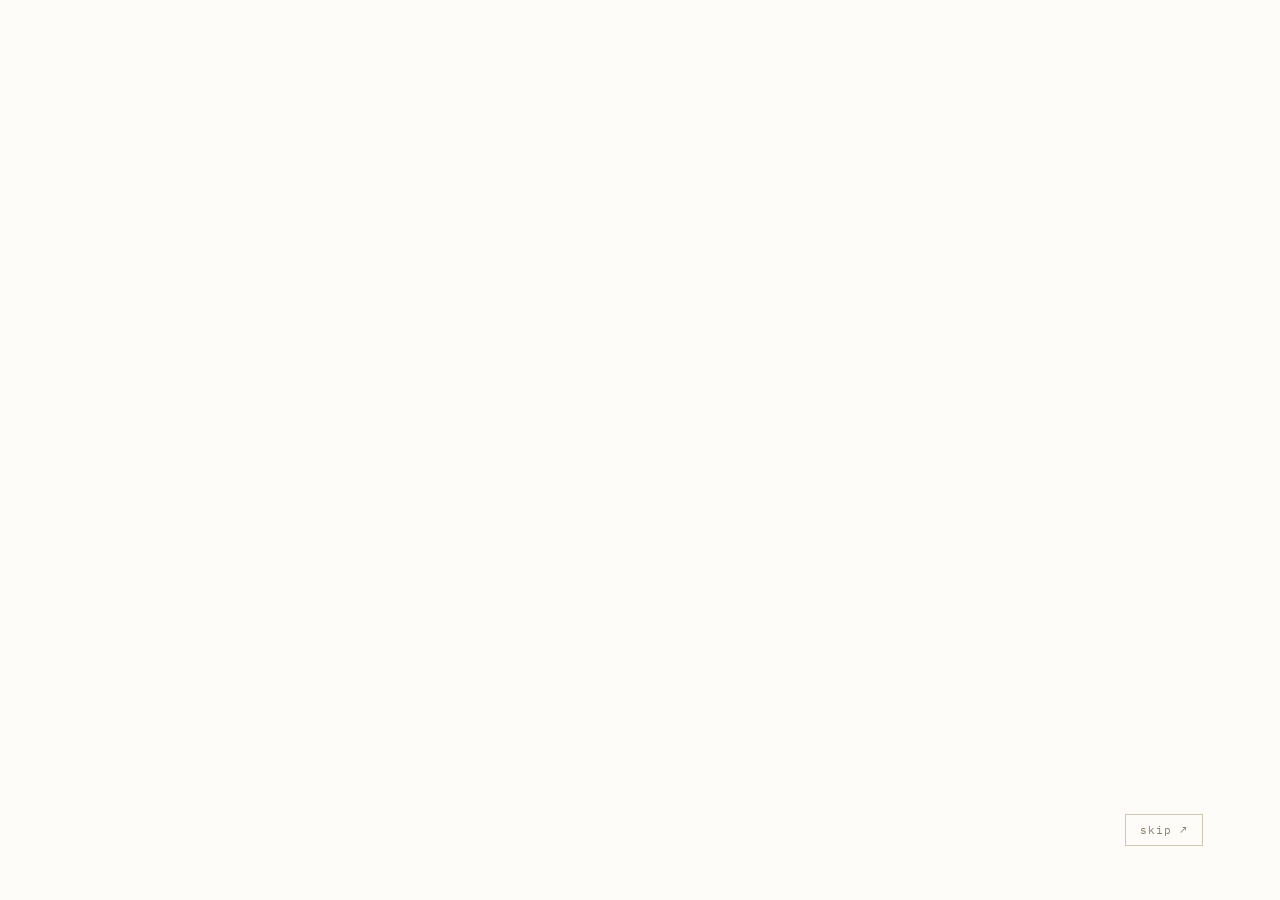
==== commit fc5c0ef1: "Portfolio website" ====
--- a/index.html
+++ b/index.html
@@ -1,196 +1,265 @@
 <!doctype html>
-<html lang="en" data-theme="dark">
+<html lang="en">
 <head>
 <meta charset="utf-8">
 <meta name="viewport" content="width=device-width, initial-scale=1">
-<meta name="description" content="Ayusman Pradhan — Full Stack Developer and CSE student.">
-<title>Ayusman Pradhan — Full Stack Developer</title>
+<meta name="description" content="Ayusman Pradhan — Full Stack Developer and CSE student. An interactive desktop, not a scroll page.">
+<title>AYUSMAN_OS — Ayusman Pradhan</title>
 <link rel="preconnect" href="https://fonts.googleapis.com">
 <link rel="preconnect" href="https://fonts.gstatic.com" crossorigin>
-<link href="https://fonts.googleapis.com/css2?family=IBM+Plex+Mono:wght@400;500;600&family=Inter:wght@400;500;600;700;800&family=Space+Grotesk:wght@500;600;700&display=swap" rel="stylesheet">
-<link rel="stylesheet" href="css/style.css">
+<link href="https://fonts.googleapis.com/css2?family=IBM+Plex+Mono:wght@400;500;600;700&family=Instrument+Serif:ital@0;1&display=swap" rel="stylesheet">
+<link rel="stylesheet" href="css/os.css">
 </head>
 <body>
-<div class="grain"></div><div class="cursor-glow"></div><div class="progress"><span></span></div>
-
-<header class="nav">
-  <a class="brand" href="#home"><strong>AP</strong><span>AYUSMAN PRADHAN</span></a>
-  <nav class="desktop-nav">
-    <a href="#about">About</a><a href="#work">Work</a><a href="#skills">Skills</a><a href="#contact">Contact</a>
-  </nav>
-  <div class="nav-tools">
-    <button id="themeToggle" class="theme-btn" aria-label="Toggle theme">☼</button>
-    <a class="nav-cta magnetic" href="#contact">Let's talk <span>↗</span></a>
-    <button class="menu" aria-label="Open menu"><i></i><i></i></button>
+
+<div id="boot" aria-hidden="true">
+  <div id="greetScreen">
+    <p class="greet-word"></p>
+  </div>
+  <div id="bootTerminal"><div id="bootLog"></div><span class="boot-cursor"></span></div>
+  <button class="boot-skip" type="button">skip ↗</button>
+</div>
+
+<div id="heroView">
+  <div id="heroAmbient" aria-hidden="true"></div>
+  <div class="hero-inner">
+    <div class="hero-text">
+      <p class="hero-eyebrow">FULL STACK DEVELOPER · CSE STUDENT</p>
+      <h1 class="hero-name" id="heroName" aria-label="Ayusman Pradhan"></h1>
+      <p class="hero-quote">Curious about how things work. Serious about making them work.</p>
+      <button class="hero-enter" id="enterOsBtn" type="button">
+        <span>Enter the OS</span>
+        <svg viewBox="0 0 24 24" fill="none" stroke="currentColor" stroke-width="2"><path d="M5 12h14M13 6l6 6-6 6"/></svg>
+      </button>
+    </div>
+    <div class="hero-photo-col">
+      <div class="hero-photo"><img src="image/profile-headshot.jpg" alt="Ayusman Pradhan"></div>
+      <div class="hero-tags">
+        <span class="hero-tag" style="--ti:0">Full&nbsp;Stack&nbsp;Developer</span>
+        <span class="hero-tag" style="--ti:1">CSE&nbsp;Student</span>
+        <span class="hero-tag" style="--ti:2">Software&nbsp;Engineer</span>
+      </div>
+    </div>
+  </div>
+</div>
+
+<div id="osView">
+<header id="menubar">
+  <div class="mb-left">
+    <div class="mb-logo" data-open="about"><span class="mb-avatar"><img src="image/profile-headshot.jpg" alt="Ayusman Pradhan"></span><span class="mb-text">AYUSMAN_OS</span></div>
+    <div class="mb-item" data-open="about">About</div>
+    <div class="mb-item" data-open="pocketpilot">Work</div>
+    <div class="mb-item" data-open="credentials">Credentials</div>
+    <div class="mb-item" data-open="contact">Contact</div>
+  </div>
+  <div class="mb-right">
+    <div class="mb-status"><span class="dot"></span>open to opportunities</div>
+    <span id="mbClock"></span>
+    <button id="mbTheme" class="mb-theme" aria-label="Toggle theme">☾</button>
   </div>
 </header>
-<div class="mobile-menu"><a href="#about">About</a><a href="#work">Work</a><a href="#skills">Skills</a><a href="#contact">Contact</a></div>
-
-<main id="home">
-<section class="hero">
-  <div class="hero-top">
-    <p class="eyebrow reveal">FULL STACK DEVELOPER <b>·</b> CSE STUDENT</p>
-    <div class="availability reveal delay-1"><span></span> Open to opportunities</div>
-  </div>
-  <div class="hero-main">
-    <div class="hero-copy">
-      <h1 class="display"><span class="line">I build</span><span class="line accent-word">useful</span><span class="line">digital things.</span></h1>
-      <p class="hero-lede reveal delay-2">I'm Ayusman Pradhan — a Computer Science Engineering student building full-stack products, responsive interfaces and practical software.</p>
-      <div class="hero-actions reveal delay-3">
-        <a class="btn primary magnetic" href="#work">Explore my work <span>↘</span></a>
-        <a class="btn secondary magnetic" href="assets/Ayusman_Pradhan_Resume.pdf" target="_blank" rel="noopener">View resume <span>↗</span></a>
-      </div>
-      <div class="social-row reveal delay-4">
-        <a href="https://github.com/TechNerd13-hub" target="_blank" rel="noopener">GitHub <span>↗</span></a>
-        <a href="https://www.linkedin.com/in/ayusman-pradhan-425b21329" target="_blank" rel="noopener">LinkedIn <span>↗</span></a>
-        <a href="mailto:ayusmanpradhan1306@gmail.com">Email <span>↗</span></a>
-      </div>
-    </div>
-    <div class="hero-visual reveal-scale">
-      <div class="visual-back">BUILD<br>BETTER.</div>
-      <div class="galaxy-profile">
-      <div class="galaxy-ring ring-one"></div>
-      <div class="galaxy-ring ring-two"></div>
-      <div class="galaxy-ring ring-three"></div>
-      <span class="galaxy-star star-one"></span>
-      <span class="galaxy-star star-two"></span>
-      <span class="galaxy-star star-three"></span>
-      <span class="galaxy-star star-four"></span>
-      <span class="galaxy-star star-five"></span>
-      <div class="photo-frame"><img src="image/profile.jpg" alt="Ayusman Pradhan" width="360" height="480" fetchpriority="high" decoding="async"></div>
-    </div>
-      <div class="visual-card one"><small>CURRENTLY</small><strong>Building PocketPilot</strong></div>
-      <div class="visual-card two"><small>FOCUS</small><strong>Full-stack products</strong></div>
-    </div>
-  </div>
-  <div class="hero-bottom"><span>SCROLL</span><span class="line"></span><span>01</span></div>
-</section>
-
-<section class="marquee" aria-label="Portfolio motion banner">
-  <div class="marquee-track"><span>LEARN</span><i>•</i><span>SHIFT</span><i>•</i><span>REPEAT</span><i>•</i><span>BUILD</span><i>•</i><span>LEARN</span><i>•</i><span>SHIFT</span><i>•</i><span>REPEAT</span><i>•</i><span>BUILD</span><i>•</i></div>
-  <div class="marquee-track ghost" aria-hidden="true"><span>MAKE</span><i>•</i><span>TEST</span><i>•</i><span>SHIP</span><i>•</i><span>REFINE</span><i>•</i><span>MAKE</span><i>•</i><span>TEST</span><i>•</i><span>SHIP</span><i>•</i></div>
-</section>
-
-<section id="about" class="section about">
-  <div class="section-meta">01 / ABOUT</div>
-  <div class="about-layout">
-    <h2 class="section-title reveal">Curious about how things work.<br><em>Serious about making them work.</em></h2>
-    <div class="about-copy reveal delay-1">
-      <p>I like turning ideas into working products — from the first interface sketch to the logic behind it and the final deployment.</p>
-      <p>Alongside development, public speaking and debate have taught me how to research quickly, structure ideas and communicate clearly.</p>
-    </div>
-  </div>
-</section>
-
-<section id="work" class="section work">
-  <div class="section-head">
-    <div><div class="section-meta">02 / SELECTED WORK</div><h2 class="section-title reveal">A few things<br><em>I've built.</em></h2></div>
-    <p class="section-intro reveal">Focused projects with a clear problem, a deliberate interface and something real behind the screen.</p>
-  </div>
-
-  <article class="project project-main reveal">
-    <div class="project-info">
-      <div class="project-index">01</div>
-      <span class="tag">ANDROID · FINTECH · PRODUCT</span>
-      <h3>PocketPilot</h3>
-      <p>Personal finance app designed to connect spending and payment behaviour. Users can track expenses, initiate UPI payments through the apps they use and organise spending automatically by source and category.</p>
-      <div class="chips"><span>React Native</span><span>Expo</span><span>UPI flow</span><span>Expense tracking</span></div>
-      <a class="project-link" href="projects/pocketpilot.html">View project <b>↗</b></a>
-    </div>
-    <div class="project-image pocketpilot-stage">
-      <div class="stage-grid" aria-hidden="true"></div>
-      <div class="phone-wrap">
-        <img src="assets/pocketpilot-dashboard.jpeg" alt="PocketPilot dashboard showing budget, savings and upcoming subscription tracking" loading="lazy" decoding="async" fetchpriority="low">
-      </div>
-      <div class="stage-note note-a"><small>LIVE PRODUCT</small><strong>Budget → Savings → Subscriptions</strong></div>
-      <div class="stage-note note-b"><small>PAYMENT FLOW</small><strong>UPI intent + expense tracking</strong></div>
-    </div>
-  </article>
-
-  <div class="project-grid">
-    <article class="project compact reveal">
-      <div class="project-info">
-        <div class="project-index">02</div><span class="tag">REACT · TRAVEL</span><h3 class="project-name">Voyara <small>Travel Explorer</small></h3>
-        <p>A modern travel explorer built around curated journeys, recommendation scoring, multi-currency filtering and motion-led discovery.</p>
-        <div class="chips"><span>React</span><span>Vite</span><span>Framer Motion</span></div>
-        <a class="project-link" href="https://voyara-travel-explorer.vercel.app/" target="_blank" rel="noopener">Open project <b>↗</b></a>
-      </div>
-      <div class="project-visual voyara">
-        <div class="project-poster-title">VOYARA</div>
-        <small>TRAVEL EXPLORER · DISCOVER DIFFERENT</small>
-        <div class="poster-orbit orbit-one"></div><div class="poster-orbit orbit-two"></div>
-      </div>
-    </article>
-    <article class="project compact reveal delay-1">
-      <div class="project-info">
-        <div class="project-index">03</div><span class="tag">JAVASCRIPT · WEATHER</span><h3 class="project-name">Aerocast <small>Weather Experience</small></h3>
-        <p>A responsive weather experience focused on fast access to useful conditions and a clean, lightweight interface.</p>
-        <div class="chips"><span>JavaScript</span><span>Weather API</span><span>GitHub Pages</span></div>
-        <a class="project-link" href="https://technerd13-hub.github.io/Aerocast/" target="_blank" rel="noopener">Open project <b>↗</b></a>
-      </div>
-      <div class="project-visual aerocast">
-        <div class="project-poster-title">AEROCAST</div>
-        <strong>24°</strong>
-        <small>WEATHER EXPERIENCE · LIVE</small>
-        <div class="weather-orb"></div>
-      </div>
-    </article>
-  </div>
-</section>
-
-<section id="skills" class="section skills">
-  <div class="section-meta">03 / SKILLS</div>
-  <div class="skills-layout">
-    <div><h2 class="section-title reveal">Tools I use.<br><em>Things I bring.</em></h2><p class="section-intro reveal">Technical skills are only half the toolkit.</p></div>
-    <div class="skill-list reveal delay-1">
-      <div class="skill-group"><small>DEVELOPMENT</small><div><span>Python</span><span>JavaScript</span><span>HTML5</span><span>CSS3</span><span>Django</span><span>React</span><span>React Native</span><span>Expo</span></div></div>
-      <div class="skill-group"><small>TOOLS & PLATFORM</small><div><span>Git</span><span>GitHub</span><span>Vercel</span><span>REST APIs</span><span>Responsive Design</span><span>VS Code</span></div></div>
-      <div class="skill-group"><small>PEOPLE SKILLS</small><div><span>Public Speaking</span><span>Debate</span><span>Communication</span><span>Problem Solving</span></div></div>
-    </div>
-  </div>
-</section>
-
-<section class="section learning">
-  <div class="section-meta">04 / LEARNING BY DOING</div>
-  <h2 class="section-title reveal learning-title"><span>Learning by</span> <em>doing.</em></h2>
-  <div class="learning-grid">
-    <div class="learning-item reveal"><span class="year">2024 — 2028</span><div><span class="tag">EDUCATION</span><h3>B.Tech — Computer Science & Engineering</h3><p>ITER, Siksha 'O' Anusandhan University, Bhubaneswar.</p></div></div>
-    <div class="learning-item reveal delay-1"><span class="year">NOW</span><div><span class="tag">ROLE</span><h3>Full Stack Developer</h3><p>Building web and mobile products while expanding my backend and product engineering skills.</p></div></div>
-  </div>
-</section>
-
-<section class="section internship">
-  <div class="section-meta">05 / EXPERIENCE</div>
-  <div class="internship-card reveal">
-    <div><span class="tag">INTERNSHIP · 2026</span><h2>Web Development Intern<br><em>Thiranex</em></h2></div>
-    <p>Project-based web development work focused on practical implementation, shipping features and building real project experience.</p>
-  </div>
-</section>
-
-<section class="section statement">
-  <div class="statement-grid">
-    <h2 class="statement-title reveal"><span class="statement-line">Build things</span><span class="statement-line">people can <em>feel.</em></span><span class="statement-line soft-line">Not just see.</span></h2>
-    <p class="reveal delay-1">I care about the details that make a product feel intentional: the interaction, the hierarchy, the feedback and the reason behind every screen.</p>
-  </div>
-</section>
-
-<section id="contact" class="contact">
-  <div class="contact-inner">
-    <div class="section-meta">06 / CONTACT</div>
-    <h2 class="contact-title reveal">Have something<br><em>worth building?</em></h2>
-    <p class="contact-intro reveal">Tell me what you're working on. Include your company or organisation if relevant, and I'll get back to you.</p>
-    <form id="contactForm" class="contact-form reveal">
-      <label><span>Name</span><input name="name" required placeholder="Your name"></label>
-      <label><span>Email</span><input name="email" type="email" required placeholder="you@company.com"></label>
-      <label><span>Company / Organisation</span><input name="company" placeholder="Optional"></label>
-      <label class="wide"><span>Message</span><textarea name="message" rows="5" required placeholder="Tell me about the project or opportunity..."></textarea></label>
-      <button class="btn primary magnetic" type="submit">Send enquiry <span>↗</span></button>
-      <p id="formStatus"></p>
-    </form>
-    <div class="contact-links"><a href="mailto:ayusmanpradhan1306@gmail.com">ayusmanpradhan1306@gmail.com ↗</a><a href="https://github.com/TechNerd13-hub" target="_blank" rel="noopener">GitHub ↗</a><a href="https://www.linkedin.com/in/ayusman-pradhan-425b21329" target="_blank" rel="noopener">LinkedIn ↗</a></div>
-  </div>
-</section>
+
+<main id="desktop">
+  <div id="ambient" aria-hidden="true"></div>
+  <div class="desktop-hero">
+    <p class="dh-eyebrow">FULL STACK DEVELOPER · CSE STUDENT</p>
+    <h1>Welcome to my<br><em>operating system.</em></h1>
+    <p>Instead of scrolling through my work, open it — double-click the icons or use the dock below. Everything here is a real, working window.</p>
+    <div class="dh-hint">
+      <svg viewBox="0 0 24 24" fill="none" stroke="currentColor" stroke-width="2"><path d="M9 18l6-6-6-6"/></svg>
+      try dragging a window by its title bar
+    </div>
+  </div>
+
+  <div class="desk-icon" style="left:6vw;top:16%" data-open="folder">
+    <div class="di-glyph di-folder">📁</div>
+    <div class="di-label">Ayusman_Pradhan/</div>
+  </div>
+  <div class="desk-icon" style="left:6vw;top:58%" data-open="skills">
+    <div class="di-glyph" style="background:#00c48c">SK</div>
+    <div class="di-label">Skills.sys</div>
+  </div>
+  <div class="desk-icon" style="left:6vw;top:72%" data-open="resume">
+    <div class="di-glyph" style="background:#ff5d5d;color:#fff">PDF</div>
+    <div class="di-label">Resume.pdf</div>
+  </div>
+  <div class="desk-icon" style="right:7vw;top:14%" data-open="voyara">
+    <div class="di-glyph" style="background:#3d5afe;color:#fff">VY</div>
+    <div class="di-label">Voyara.app</div>
+  </div>
+  <div class="desk-icon" style="right:7vw;top:30%" data-open="aerocast">
+    <div class="di-glyph" style="background:#ffb703">AC</div>
+    <div class="di-label">Aerocast.app</div>
+  </div>
+  <div class="desk-icon" style="right:7vw;top:46%" data-open="ai">
+    <div class="di-glyph di-ai">✦</div>
+    <div class="di-label">Ask_AI.app</div>
+  </div>
 </main>
-<footer><span>© 2026 Ayusman Pradhan</span><span>FULL STACK DEVELOPER · BHUBANESWAR, INDIA</span></footer>
-<script src="js/script.js"></script>
-</body></html>+
+<div class="ctx-hint">windows open · drag to move · double-click title bar to maximize</div>
+
+<nav id="dock">
+  <div class="dock-item" data-open="folder" title="Ayusman_Pradhan">📁</div>
+  <div class="dock-item" data-open="about" title="About">◐</div>
+  <div class="dock-item" data-open="pocketpilot" title="PocketPilot">PP</div>
+  <div class="dock-item" data-open="voyara" title="Voyara">VY</div>
+  <div class="dock-item" data-open="aerocast" title="Aerocast">AC</div>
+  <div class="dock-sep"></div>
+  <div class="dock-item" data-open="skills" title="Skills">SK</div>
+  <div class="dock-item" data-open="credentials" title="Credentials">★</div>
+  <div class="dock-sep"></div>
+  <div class="dock-item dock-ai" data-open="ai" title="Ask AI">✦</div>
+  <div class="dock-item" data-open="resume" title="Resume">⇩</div>
+  <div class="dock-item" data-open="contact" title="Contact">✉</div>
+</nav>
+</div>
+<!-- /#osView -->
+
+<!-- ================= WINDOW CONTENTS ================= -->
+
+<template id="tpl-about">
+  <span class="win-kicker">01 · IDENTITY</span>
+  <div class="about-avatar">
+    <img src="image/profile-headshot.jpg" alt="Ayusman Pradhan">
+    <div><div class="aa-name">Ayusman Pradhan</div><div class="aa-role">Full Stack Developer · CSE Student</div></div>
+  </div>
+  <h2>Curious about how things work.<br><em>Serious about making them work.</em></h2>
+  <div class="editor-lines">
+    <p>I'm a Computer Science Engineering student (ITER, SOA University, Bhubaneswar) building full-stack products, mobile apps and practical software.</p>
+    <p>I like turning ideas into working products — from the first interface sketch to the logic behind it and the final deployment.</p>
+    <p>Public speaking and debate taught me how to research quickly, structure ideas and communicate clearly — skills that carry straight into product thinking.</p>
+    <p>Currently building PocketPilot, and open to full-stack / mobile internship opportunities.</p>
+  </div>
+  <div class="win-chip-row"><span>React</span><span>React Native</span><span>Django</span><span>Python</span><span>Bhubaneswar, India</span></div>
+</template>
+
+<template id="tpl-pocketpilot">
+  <span class="win-kicker">ANDROID · FINTECH</span>
+  <h2>PocketPilot</h2>
+  <p>A personal finance app built around the payment itself: track expenses, initiate UPI payments through the apps you already use, and organise spending automatically by source and category.</p>
+  <div class="app-shot"><img src="assets/pocketpilot-dashboard.jpeg" alt="PocketPilot dashboard"></div>
+  <div class="win-chip-row"><span>React Native</span><span>Expo</span><span>UPI flow</span><span>Expense tracking</span></div>
+  <a class="win-btn" href="projects/pocketpilot.html">Open full case study ↗</a>
+</template>
+
+<template id="tpl-voyara">
+  <span class="win-kicker">REACT · TRAVEL</span>
+  <h2>Voyara</h2>
+  <p>A modern travel explorer built around curated journeys, recommendation scoring, multi-currency filtering and motion-led discovery.</p>
+  <div class="app-shot browser-frame">
+    <div class="browser-bar"><i></i><i></i><i></i></div>
+    <div style="padding:34px 18px;text-align:center;background:linear-gradient(135deg,#eef0ff,#dfe3ff)">
+      <strong style="font:800 26px 'IBM Plex Mono';letter-spacing:-.02em">VOYARA</strong>
+      <div style="font-size:11px;letter-spacing:.15em;margin-top:8px;color:#54524a">TRAVEL EXPLORER · DISCOVER DIFFERENT</div>
+    </div>
+  </div>
+  <div class="win-chip-row"><span>React</span><span>Vite</span><span>Framer Motion</span></div>
+  <a class="win-btn" href="https://voyara-travel-explorer.vercel.app/" target="_blank" rel="noopener">Open live project ↗</a>
+</template>
+
+<template id="tpl-aerocast">
+  <span class="win-kicker">JAVASCRIPT · WEATHER</span>
+  <h2>Aerocast</h2>
+  <p>A responsive weather experience focused on fast access to useful conditions, built with a clean, lightweight interface.</p>
+  <div class="app-shot browser-frame">
+    <div class="browser-bar"><i></i><i></i><i></i></div>
+    <div style="padding:34px 18px;text-align:center;background:linear-gradient(135deg,#fff6e0,#ffe8b8)">
+      <strong style="font:800 42px 'IBM Plex Mono'">24°</strong>
+      <div style="font-size:11px;letter-spacing:.15em;margin-top:8px;color:#54524a">WEATHER EXPERIENCE · LIVE</div>
+    </div>
+  </div>
+  <div class="win-chip-row"><span>JavaScript</span><span>Weather API</span><span>GitHub Pages</span></div>
+  <a class="win-btn" href="https://technerd13-hub.github.io/Aerocast/" target="_blank" rel="noopener">Open live project ↗</a>
+</template>
+
+<template id="tpl-skills">
+  <span class="win-kicker">02 · SYSTEM</span>
+  <h2>Installed <em>capabilities.</em></h2>
+  <div class="skill-row"><div><div class="sk-name">Python</div><div class="sk-cat">development</div></div><div class="toggle"></div></div>
+  <div class="skill-row"><div><div class="sk-name">JavaScript</div><div class="sk-cat">development</div></div><div class="toggle"></div></div>
+  <div class="skill-row"><div><div class="sk-name">React / React Native</div><div class="sk-cat">development</div></div><div class="toggle"></div></div>
+  <div class="skill-row"><div><div class="sk-name">Django</div><div class="sk-cat">development</div></div><div class="toggle"></div></div>
+  <div class="skill-row"><div><div class="sk-name">HTML5 / CSS3</div><div class="sk-cat">development</div></div><div class="toggle"></div></div>
+  <div class="skill-row"><div><div class="sk-name">Git &amp; GitHub</div><div class="sk-cat">tools</div></div><div class="toggle"></div></div>
+  <div class="skill-row"><div><div class="sk-name">Vercel · REST APIs</div><div class="sk-cat">tools</div></div><div class="toggle"></div></div>
+  <div class="skill-row"><div><div class="sk-name">Public Speaking &amp; Debate</div><div class="sk-cat">people</div></div><div class="toggle"></div></div>
+</template>
+
+<template id="tpl-credentials">
+  <span class="win-kicker">03 · VERIFIED</span>
+  <h2>Certifications &amp; <em>achievements.</em></h2>
+  <div class="cred-row" data-kind="cert"><div class="cred-glyph">GA</div><div><h4>Generative AI Mastermind</h4><small>OutSkill · Certification</small></div></div>
+  <div class="cred-row" data-kind="cert"><div class="cred-glyph">CC</div><div><h4>Claude Code in Action</h4><small>Anthropic · Certification</small></div></div>
+  <div class="cred-row" data-kind="award"><div class="cred-glyph">01</div><div><h4>District-Level Debate Champion</h4><small>Competitive public speaking &amp; debate</small></div></div>
+  <div class="cred-row" data-kind="award"><div class="cred-glyph">02</div><div><h4>State-Level Debate Award Winner</h4><small>Competitive public speaking &amp; debate</small></div></div>
+</template>
+
+<template id="tpl-resume">
+  <span class="win-kicker">FILE</span>
+  <h2>Resume.pdf</h2>
+  <div class="pdf-chrome">
+    <div class="pdf-icon">PDF</div>
+    <p style="margin:0 0 18px">Ayusman Pradhan — Full Stack Developer<br>Updated 2026</p>
+    <a class="win-btn" href="assets/Ayusman_Pradhan_Resume.pdf" target="_blank" rel="noopener">Open resume ↗</a>
+  </div>
+</template>
+
+<template id="tpl-contact">
+  <span class="win-kicker">04 · COMPOSE</span>
+  <h2>Have something<br><em>worth building?</em></h2>
+  <p>Tell me what you're working on — I'll get back to you.</p>
+  <form id="osContactForm" class="compose">
+    <label>To</label>
+    <input value="ayusmanpradhan1306@gmail.com" disabled>
+    <label>From (your name)</label>
+    <input name="name" required placeholder="Your name">
+    <label>Reply-to (your email)</label>
+    <input name="email" type="email" required placeholder="you@company.com">
+    <label>Message</label>
+    <textarea name="message" rows="5" required placeholder="Tell me about the project or opportunity..."></textarea>
+    <div style="margin-top:16px"><button class="win-btn" type="submit">Send enquiry ↗</button></div>
+    <p id="osFormStatus"></p>
+  </form>
+  <div class="win-chip-row" style="margin-top:22px">
+    <a href="https://github.com/TechNerd13-hub" target="_blank" rel="noopener">GitHub ↗</a>
+    <a href="https://www.linkedin.com/in/ayusman-pradhan-425b21329" target="_blank" rel="noopener">LinkedIn ↗</a>
+  </div>
+</template>
+
+<template id="tpl-folder">
+  <span class="win-kicker">FOLDER · 6 ITEMS</span>
+  <h2>Ayusman_Pradhan<em>/</em></h2>
+  <p>Everything about me, filed away. Double-click anything to open it.</p>
+  <div class="folder-grid">
+    <div class="folder-file" data-open="about"><div class="ff-icon" style="background:#3d5afe;color:#fff">◐</div><span>About.txt</span></div>
+    <div class="folder-file" data-open="resume"><div class="ff-icon" style="background:#ff5d5d;color:#fff">PDF</div><span>Resume.pdf</span></div>
+    <div class="folder-file" data-open="skills"><div class="ff-icon" style="background:#00c48c">SK</div><span>Skills.sys</span></div>
+    <div class="folder-file" data-open="credentials"><div class="ff-icon" style="background:var(--mustard)">★</div><span>Credentials.cert</span></div>
+    <div class="folder-file" data-open="pocketpilot"><div class="ff-icon" style="background:var(--ink);color:#fff">PP</div><span>PocketPilot.app</span></div>
+    <div class="folder-file" data-open="contact"><div class="ff-icon" style="background:#eee;border:2px solid var(--ink)">✉</div><span>Contact.app</span></div>
+  </div>
+</template>
+
+<template id="tpl-ai">
+  <span class="win-kicker">✦ ASK_AI · LOCAL, NO DATA LEAVES THIS PAGE</span>
+  <h2>Ask me <em>anything.</em></h2>
+  <p>A small offline assistant trained on one dataset: me. Try a question below.</p>
+  <div class="ai-chips">
+    <button type="button" class="ai-chip">What are your skills?</button>
+    <button type="button" class="ai-chip">Tell me about PocketPilot</button>
+    <button type="button" class="ai-chip">How can I contact you?</button>
+    <button type="button" class="ai-chip">Are you open to internships?</button>
+  </div>
+  <div class="ai-log" id="aiLog">
+    <div class="ai-msg bot"><div class="ai-avatar">AI</div><div class="ai-bubble">Hey — I'm a tiny rule-based assistant, not a live model. Ask about Ayusman's skills, projects, certifications or how to reach him.</div></div>
+  </div>
+  <form id="aiForm" class="ai-input-row">
+    <input id="aiInput" type="text" placeholder="Ask a question…" autocomplete="off">
+    <button class="win-btn" type="submit">Send</button>
+  </form>
+</template>
+
+<script src="js/os.js"></script>
+</body>
+</html>
--- a/css/os.css
+++ b/css/os.css
@@ -0,0 +1,435 @@
+/* =========================================================
+   AYUSMAN_OS — a fictional desktop OS, styled as a portfolio.
+   Neo-brutalist: paper windows, hard offset shadows, no blur.
+   ========================================================= */
+*{box-sizing:border-box}
+:root{
+  --navy:#0d1526;
+  --navy2:#131e34;
+  --grid-line:#1c2740;
+  --paper:#f6f1e4;
+  --paper2:#efe8d5;
+  --ink:#14151a;
+  --ink-soft:#54524a;
+  --line:#14151a;
+  --mustard:#ffb703;
+  --coral:#ff5d5d;
+  --mint:#00c48c;
+  --blue:#3d5afe;
+  --shadow-off:6px;
+  /* theme-swappable desktop tokens (LIGHT = default) */
+  --desktop-bg:#f4f1e6;
+  --desktop-grid:#e2dac0;
+  --desktop-text:#181410;
+  --desktop-text-soft:#5f5646;
+  --desktop-hint:#8a7f68;
+}
+html[data-os-theme="dark"]{
+  --desktop-bg:var(--navy);
+  --desktop-grid:var(--grid-line);
+  --desktop-text:#ffffff;
+  --desktop-text-soft:#aab2c8;
+  --desktop-hint:#7c86a3;
+}
+html,body{height:100%}
+body{
+  margin:0;background:var(--desktop-bg);color:var(--ink);
+  font-family:"IBM Plex Mono",monospace;
+  overflow:hidden;
+  transition:background-color .5s ease;
+}
+a{color:inherit}
+button{font:inherit}
+::selection{background:var(--mustard);color:var(--ink)}
+
+/* ---------- VIEWS: hero and OS are full-screen views, toggled (no scroll) ---------- */
+#heroView,#osView{position:fixed;inset:0;overflow:hidden}
+#heroView{
+  z-index:20;
+  transition:opacity .6s cubic-bezier(.4,0,.2,1),transform .6s cubic-bezier(.4,0,.2,1),filter .6s ease;
+}
+#heroView.hero-leaving{opacity:0;transform:scale(1.04);filter:blur(6px);pointer-events:none}
+#heroView.hero-gone{display:none}
+#osView{
+  z-index:10;opacity:0;transform:scale(.97);pointer-events:none;
+  transition:opacity .6s cubic-bezier(.4,0,.2,1) .1s,transform .6s cubic-bezier(.4,0,.2,1) .1s;
+  background-image:
+    radial-gradient(circle at 18% 20%,rgba(61,90,254,.10),transparent 40%),
+    radial-gradient(circle at 84% 78%,rgba(255,183,3,.08),transparent 38%),
+    linear-gradient(var(--desktop-grid) 1px,transparent 1px),
+    linear-gradient(90deg,var(--desktop-grid) 1px,transparent 1px);
+  background-size:auto,auto,42px 42px,42px 42px;
+  background-color:var(--desktop-bg);
+}
+#osView.os-active{opacity:1;transform:none;pointer-events:auto}
+@media(prefers-reduced-motion:reduce){
+  #heroView,#osView{transition:opacity .3s ease}
+  #heroView.hero-leaving{transform:none;filter:none}
+  #osView{transform:none}
+}
+
+/* ---------- BOOT SEQUENCE (white greeting → terminal) ---------- */
+#boot{
+  position:fixed;inset:0;z-index:500;background:#fff;color:#5dffb0;
+  font-family:"IBM Plex Mono",monospace;
+  transition:opacity .5s ease,filter .5s ease;
+}
+#boot.boot-exit{opacity:0;filter:blur(8px);pointer-events:none}
+#boot.boot-hidden{display:none}
+
+/* --- Phase A: white greeting screen --- */
+#greetScreen{
+  position:absolute;inset:0;display:flex;align-items:center;justify-content:center;
+  background:#fdfcf8;
+  transition:opacity .45s ease,transform .45s cubic-bezier(.4,0,1,1);
+}
+#greetScreen.greet-exit{opacity:0;transform:scale(1.06)}
+#greetScreen.greet-hidden{display:none}
+.greet-word{
+  margin:0;font-family:"Instrument Serif",serif;font-style:italic;font-weight:400;
+  font-size:clamp(48px,9vw,120px);color:#181410;opacity:0;letter-spacing:-.01em;
+}
+.greet-word.pop{animation:greetWordPop .62s cubic-bezier(.16,1,.3,1) both}
+@keyframes greetWordPop{
+  0%{opacity:0;transform:translateY(14px) scale(.95)}
+  35%{opacity:1;transform:none}
+  75%{opacity:1}
+  100%{opacity:0;transform:translateY(-10px) scale(.97)}
+}
+
+/* --- Phase B: terminal --- */
+#bootTerminal{position:absolute;inset:0;background:#050608;color:#5dffb0;padding:8vh 6vw;display:flex;flex-direction:column;gap:2px;font-size:14px;line-height:1.75;opacity:0;transition:opacity .4s ease}
+#bootTerminal.show{opacity:1}
+#bootLog .boot-line{opacity:0;white-space:pre-wrap;animation:bootIn .05s ease forwards}
+#bootLog .boot-line b{color:#fff}
+#bootLog .boot-line.dim{color:#2f8f66}
+.boot-cursor{display:none}
+#bootTerminal.show .boot-cursor{display:inline-block;width:9px;height:16px;background:#5dffb0;vertical-align:-3px;animation:bootBlink 1s step-end infinite}
+@keyframes bootIn{to{opacity:1}}
+@keyframes bootBlink{50%{opacity:0}}
+#boot .boot-skip{position:absolute;bottom:6vh;right:6vw;z-index:5;background:transparent;border:1px solid #cfc8b3;color:#8a7f68;padding:8px 14px;cursor:pointer;font:11px "IBM Plex Mono";letter-spacing:.1em;transition:.2s}
+#boot .boot-skip:hover{color:#181410;border-color:#181410}
+#boot.boot-phase-terminal .boot-skip{border-color:#2f8f66;color:#5dffb0}
+#boot.boot-phase-terminal .boot-skip:hover{background:#5dffb0;color:#050505}
+@media(max-width:700px){
+  #bootTerminal{font-size:12px;padding:9vh 6vw}
+}
+@media(prefers-reduced-motion:reduce){
+  .greet-word.pop{animation:none;opacity:1;transform:none}
+}
+
+/* ---------- MENU BAR ---------- */
+#menubar{
+  position:absolute;top:0;left:0;right:0;height:38px;z-index:60;
+  display:flex;align-items:center;justify-content:space-between;
+  padding:0 14px;background:var(--paper);border-bottom:2px solid var(--ink);
+  font-size:12px;letter-spacing:.02em;
+}
+#menubar .mb-left,#menubar .mb-right{display:flex;align-items:center;gap:18px}
+#menubar .mb-logo{font-weight:700;display:flex;align-items:center;gap:8px;cursor:pointer}
+#menubar .mb-logo .mb-avatar{width:22px;height:22px;border-radius:50%;overflow:hidden;border:1.5px solid var(--ink);flex:0 0 auto}
+#menubar .mb-logo .mb-avatar img{width:100%;height:100%;object-fit:cover;display:block;transition:transform .3s cubic-bezier(.34,1.56,.64,1)}
+#menubar .mb-logo:hover .mb-avatar img{transform:scale(1.25) rotate(-4deg)}
+#menubar .mb-logo b{display:inline-block;transition:transform .3s cubic-bezier(.34,1.56,.64,1);transition-delay:calc(var(--i,0)*20ms)}
+#menubar .mb-logo:hover b{transform:translateY(-3px);color:var(--blue)}
+#menubar .mb-item{cursor:pointer;color:var(--ink-soft)}
+#menubar .mb-item:hover{color:var(--ink)}
+#menubar .mb-status{display:flex;align-items:center;gap:6px;color:var(--ink-soft)}
+#menubar .mb-status span.dot{width:7px;height:7px;border-radius:50%;background:var(--mint);box-shadow:0 0 0 3px rgba(0,196,140,.18)}
+#menubar .mb-theme{border:1.5px solid var(--ink);width:24px;height:24px;border-radius:50%;background:var(--paper);cursor:pointer;display:grid;place-items:center;font-size:11px}
+@media(max-width:700px){#menubar{padding:0 10px}#menubar .mb-item{display:none}}
+
+/* ---------- DESKTOP ---------- */
+#desktop{position:absolute;inset:38px 0 74px 0;overflow:hidden}
+.desktop-hero{
+  position:absolute;left:5vw;top:6vh;max-width:560px;color:#eef1fb;pointer-events:none;
+  user-select:none;z-index:2;
+}
+.desktop-hero .dh-eyebrow{font:11px "IBM Plex Mono";letter-spacing:.24em;color:var(--mustard);margin:0 0 14px}
+.desktop-hero h1{
+  font-family:"Instrument Serif",serif;font-style:italic;font-weight:400;
+  font-size:clamp(40px,5.6vw,74px);line-height:1.02;margin:0 0 18px;color:var(--desktop-text);
+  transition:color .5s ease;
+}
+.desktop-hero h1 em{color:var(--mustard);font-style:italic}
+.desktop-hero p{font-size:13.5px;line-height:1.8;color:var(--desktop-text-soft);max-width:440px;margin:0;transition:color .5s ease}
+.desktop-hero .dh-hint{margin-top:26px;display:flex;align-items:center;gap:10px;font:11px "IBM Plex Mono";color:var(--desktop-hint);letter-spacing:.06em;transition:color .5s ease}
+.desktop-hero .dh-hint svg{width:16px;height:16px}
+@media(max-width:900px){.desktop-hero{left:6vw;right:6vw;top:4vh;max-width:none}}
+
+/* Desktop icons (double-click / tap to open, single click on dock does same) */
+.desk-icon{
+  position:absolute;width:84px;display:flex;flex-direction:column;align-items:center;gap:8px;
+  cursor:pointer;user-select:none;padding:8px;border-radius:10px;z-index:2;
+}
+.desk-icon:hover{background:rgba(255,255,255,.06)}
+.desk-icon .di-glyph{
+  width:52px;height:52px;border-radius:12px;display:grid;place-items:center;font-size:20px;font-weight:800;
+  border:2px solid var(--ink);box-shadow:3px 3px 0 rgba(0,0,0,.45);color:var(--ink);
+}
+.desk-icon .di-label{font:10.5px "IBM Plex Mono";color:var(--desktop-text-soft);text-align:center;letter-spacing:.02em;text-shadow:0 1px 2px rgba(0,0,0,.35);transition:color .5s ease}
+.desk-icon.dragging{background:rgba(255,255,255,.1);cursor:grabbing;z-index:40}
+.desk-icon.dragging .di-glyph{box-shadow:6px 6px 0 rgba(0,0,0,.45)}
+@media(max-width:900px){.desk-icon{display:none}}
+
+/* ---------- AMBIENT BACKDROP ---------- */
+#ambient{position:absolute;inset:38px 0 74px 0;z-index:0;pointer-events:none;overflow:hidden}
+.ambient-star{position:absolute;width:2px;height:2px;border-radius:50%;background:#fff;opacity:0;animation:starTwinkle 3.6s ease-in-out infinite;display:none}
+@keyframes starTwinkle{0%,100%{opacity:0}50%{opacity:var(--tw,.8)}}
+.ambient-cloud{position:absolute;border-radius:50%;filter:blur(50px);opacity:.5;transition:opacity .6s ease;animation:cloudDrift 26s ease-in-out infinite}
+html[data-os-theme="dark"] #ambient .ambient-cloud{opacity:0}
+html[data-os-theme="dark"] #ambient .ambient-star{display:block}
+.cloud-a{width:340px;height:220px;left:-4%;top:10%;background:radial-gradient(circle,rgba(255,255,255,.9),transparent 70%);animation-duration:32s}
+.cloud-b{width:260px;height:180px;right:6%;top:36%;background:radial-gradient(circle,rgba(255,183,3,.35),transparent 70%);animation-duration:24s;animation-delay:-6s}
+.cloud-c{width:300px;height:200px;left:38%;bottom:4%;background:radial-gradient(circle,rgba(61,90,254,.22),transparent 70%);animation-duration:29s;animation-delay:-13s}
+@keyframes cloudDrift{0%,100%{transform:translate(0,0)}50%{transform:translate(30px,-18px)}}
+@media(prefers-reduced-motion:reduce){.ambient-star,.ambient-cloud{animation:none;opacity:.4}}
+
+/* ---------- DOCK ---------- */
+#dock{
+  position:absolute;left:50%;bottom:14px;transform:translateX(-50%);z-index:70;
+  display:flex;align-items:flex-end;gap:10px;padding:10px 14px;
+  background:var(--paper);border:2px solid var(--ink);border-radius:20px;
+  box-shadow:6px 6px 0 rgba(0,0,0,.5);
+}
+.dock-item{
+  position:relative;width:50px;height:50px;border-radius:12px;border:2px solid var(--ink);
+  display:grid;place-items:center;cursor:pointer;font-weight:800;font-size:16px;color:var(--ink);
+  background:var(--paper2);transition:transform .18s cubic-bezier(.34,1.56,.64,1),box-shadow .18s;
+}
+.dock-item:hover{transform:translateY(-8px) scale(1.08);box-shadow:0 8px 0 rgba(0,0,0,.15)}
+.dock-item.running:after{content:"";position:absolute;bottom:-8px;left:50%;transform:translateX(-50%);width:5px;height:5px;border-radius:50%;background:var(--ink)}
+.dock-sep{width:2px;align-self:stretch;background:var(--ink);opacity:.15;margin:4px 2px}
+@media(max-width:700px){#dock{gap:7px;padding:8px 10px;bottom:10px}.dock-item{width:42px;height:42px;font-size:13px}}
+
+/* ---------- WINDOWS ---------- */
+.win{
+  position:absolute;min-width:300px;max-width:calc(100vw - 40px);
+  background:var(--paper);border:2px solid var(--ink);border-radius:14px;
+  box-shadow:var(--shadow-off) var(--shadow-off) 0 rgba(0,0,0,.5);
+  display:flex;flex-direction:column;overflow:hidden;
+  animation:winOpen .32s cubic-bezier(.16,1,.3,1) both;
+}
+.win.closing{animation:winClose .28s cubic-bezier(.4,0,1,1) both}
+@keyframes winOpen{from{opacity:0;transform:scale(.55) translateY(30px);filter:blur(3px)}to{opacity:1;transform:none;filter:blur(0)}}
+@keyframes winClose{to{opacity:0;transform:scale(.5) translateY(24px);filter:blur(3px)}}
+.win.focused{box-shadow:8px 8px 0 rgba(255,183,3,.55),var(--shadow-off) var(--shadow-off) 0 rgba(0,0,0,.5)}
+.win-bar{
+  display:flex;align-items:center;gap:10px;padding:9px 12px;background:var(--ink);color:var(--paper);
+  cursor:grab;user-select:none;flex:0 0 auto;
+}
+.win-bar:active{cursor:grabbing}
+.win-dots{display:flex;gap:7px}
+.win-dots button{width:12px;height:12px;border-radius:50%;border:1.5px solid rgba(0,0,0,.35);cursor:pointer;padding:0}
+.win-dots .wd-close{background:var(--coral)}
+.win-dots .wd-min{background:var(--mustard)}
+.win-dots .wd-max{background:var(--mint)}
+.win-title{font:11px "IBM Plex Mono";letter-spacing:.1em;opacity:.85;flex:1;text-align:center;pointer-events:none}
+.win-body{padding:22px 24px 26px;overflow:auto;flex:1 1 auto;scroll-behavior:smooth;overscroll-behavior:contain;scrollbar-width:thin;scrollbar-color:var(--ink) var(--paper2)}
+.win-body::-webkit-scrollbar{width:9px}
+.win-body::-webkit-scrollbar-track{background:var(--paper2)}
+.win-body::-webkit-scrollbar-thumb{background:var(--ink);border-radius:8px;border:2px solid var(--paper2)}
+.about-avatar{display:flex;align-items:center;gap:14px;margin-bottom:18px}
+.about-avatar img{width:56px;height:56px;border-radius:14px;object-fit:cover;border:2px solid var(--ink);box-shadow:3px 3px 0 rgba(0,0,0,.2);transition:transform .35s cubic-bezier(.34,1.56,.64,1)}
+.about-avatar:hover img{transform:scale(1.08) rotate(-3deg)}
+.about-avatar .aa-name{font-family:"Instrument Serif",serif;font-style:italic;font-size:20px}
+.about-avatar .aa-role{font-size:11px;color:var(--ink-soft);letter-spacing:.04em}
+.win.maximized{
+  position:fixed!important;left:14px!important;top:52px!important;
+  width:calc(100vw - 28px)!important;height:calc(100vh - 128px)!important;max-width:none;
+}
+.win-body h2{font-family:"Instrument Serif",serif;font-style:italic;font-weight:400;font-size:clamp(26px,3.4vw,40px);margin:0 0 14px;letter-spacing:0}
+.win-body h2 em{color:var(--blue);font-style:italic}
+.win-body p{font-size:13.5px;line-height:1.85;color:var(--ink-soft);margin:0 0 14px}
+.win-kicker{display:inline-block;font:10px "IBM Plex Mono";letter-spacing:.16em;padding:5px 10px;border:1.5px solid var(--ink);border-radius:20px;margin-bottom:16px}
+.win-chip-row{display:flex;flex-wrap:wrap;gap:8px;margin:14px 0}
+.win-chip-row span{font:10px "IBM Plex Mono";padding:6px 10px;border:1.5px solid var(--ink);border-radius:20px}
+.win-btn{
+  display:inline-flex;align-items:center;gap:8px;padding:11px 16px;border:2px solid var(--ink);border-radius:10px;
+  background:var(--ink);color:var(--paper);font:12px "IBM Plex Mono";font-weight:600;cursor:pointer;
+  box-shadow:3px 3px 0 rgba(0,0,0,.25);transition:transform .15s;text-decoration:none;
+}
+.win-btn:hover{transform:translate(-2px,-2px);box-shadow:5px 5px 0 rgba(0,0,0,.3)}
+.win-btn.ghost{background:transparent;color:var(--ink)}
+@media(max-width:700px){
+  .win{position:fixed!important;left:10px!important;right:10px!important;top:50px!important;bottom:88px!important;
+       width:auto!important;max-width:none!important;height:auto!important;}
+  .win-bar{cursor:default}
+}
+
+/* --- App: PROJECT (phone/browser mock) --- */
+.app-shot{border:2px solid var(--ink);border-radius:12px;overflow:hidden;margin:16px 0;box-shadow:4px 4px 0 rgba(0,0,0,.2)}
+.app-shot img{display:block;width:100%;height:auto}
+.app-shot.browser-frame{background:var(--paper2)}
+.app-shot .browser-bar{display:flex;gap:6px;padding:8px 10px;border-bottom:2px solid var(--ink)}
+.app-shot .browser-bar i{width:9px;height:9px;border-radius:50%;background:var(--ink);opacity:.25}
+
+/* --- App: SKILLS (toggle rows) --- */
+.skill-row{display:flex;align-items:center;justify-content:space-between;padding:11px 0;border-bottom:1.5px dashed var(--ink);font-size:13px}
+.skill-row .sk-name{font-weight:600}
+.skill-row .sk-cat{color:var(--ink-soft);font-size:11px}
+.toggle{width:34px;height:18px;border:2px solid var(--ink);border-radius:20px;position:relative;background:var(--mint)}
+.toggle:after{content:"";position:absolute;top:1px;right:1px;width:12px;height:12px;border-radius:50%;background:var(--ink)}
+
+/* --- App: CREDENTIALS (badge list) --- */
+.cred-row{display:flex;gap:14px;align-items:flex-start;padding:14px 0;border-bottom:1.5px dashed var(--ink)}
+.cred-row .cred-glyph{width:38px;height:38px;flex:0 0 auto;border:2px solid var(--ink);border-radius:10px;display:grid;place-items:center;font-weight:800;font-size:12px;background:var(--mustard)}
+.cred-row[data-kind="award"] .cred-glyph{background:var(--coral);color:#fff}
+.cred-row h4{margin:0 0 3px;font-size:14px}
+.cred-row small{color:var(--ink-soft);font-size:11.5px}
+
+/* --- App: CONTACT (compose form) --- */
+.compose label{display:block;font:10px "IBM Plex Mono";letter-spacing:.12em;color:var(--ink-soft);margin:14px 0 6px}
+.compose label:first-child{margin-top:0}
+.compose input,.compose textarea{
+  width:100%;border:2px solid var(--ink);border-radius:8px;padding:11px 12px;font:13px "IBM Plex Mono";
+  background:#fff;outline:none;resize:vertical;
+}
+.compose input:focus,.compose textarea:focus{box-shadow:3px 3px 0 rgba(61,90,254,.35)}
+#osFormStatus{margin-top:10px;font-size:11.5px;color:var(--blue)}
+
+/* --- App: ABOUT (text editor look) --- */
+.editor-lines{counter-reset:ln}
+.editor-lines p{position:relative;padding-left:26px;margin:0 0 10px}
+.editor-lines p:before{counter-increment:ln;content:counter(ln);position:absolute;left:0;width:18px;text-align:right;color:#c9c2ac;font-size:11px}
+
+/* --- App: RESUME (pdf chrome) --- */
+.pdf-chrome{border:2px solid var(--ink);border-radius:10px;padding:34px 20px;text-align:center;background:var(--paper2)}
+.pdf-chrome .pdf-icon{width:56px;height:70px;margin:0 auto 16px;border:2px solid var(--ink);border-radius:6px;background:var(--coral);display:grid;place-items:center;color:#fff;font-weight:800;font-size:11px}
+
+/* Context menu (right click desktop) — playful extra, optional */
+.ctx-hint{position:absolute;left:0;right:0;bottom:78px;text-align:center;font:10px "IBM Plex Mono";color:#5c6584;letter-spacing:.1em;pointer-events:none;opacity:.8}
+@media(max-width:700px){.ctx-hint{display:none}}
+
+/* ---------- FOLDER APP ---------- */
+.folder-grid{display:grid;grid-template-columns:repeat(3,1fr);gap:16px;margin-top:18px}
+.folder-file{display:flex;flex-direction:column;align-items:center;gap:8px;padding:10px 6px;border-radius:10px;cursor:pointer;transition:background .2s}
+.folder-file:hover{background:var(--paper2)}
+.folder-file .ff-icon{width:44px;height:44px;border-radius:10px;display:grid;place-items:center;font-weight:800;font-size:12px;border:2px solid var(--ink);box-shadow:3px 3px 0 rgba(0,0,0,.18)}
+.folder-file span{font-size:10.5px;text-align:center;line-height:1.3}
+@media(max-width:480px){.folder-grid{grid-template-columns:repeat(2,1fr)}}
+
+/* ---------- AI APP ---------- */
+.ai-chips{display:flex;flex-wrap:wrap;gap:8px;margin:14px 0 4px}
+.ai-chip{font:10.5px "IBM Plex Mono";padding:7px 11px;border:1.5px solid var(--ink);border-radius:20px;background:transparent;cursor:pointer;transition:.2s}
+.ai-chip:hover{background:var(--ink);color:var(--paper)}
+.ai-log{margin-top:16px;display:flex;flex-direction:column;gap:14px;max-height:320px;overflow-y:auto;padding-right:4px}
+.ai-msg{display:flex;gap:10px;align-items:flex-start;animation:aiMsgIn .35s cubic-bezier(.16,1,.3,1) both}
+@keyframes aiMsgIn{from{opacity:0;transform:translateY(8px)}to{opacity:1;transform:none}}
+.ai-msg.user{flex-direction:row-reverse}
+.ai-avatar{width:26px;height:26px;border-radius:50%;background:var(--ink);color:var(--paper);display:grid;place-items:center;font:9px "IBM Plex Mono";font-weight:700;flex:0 0 auto}
+.ai-msg.user .ai-avatar{background:var(--blue);color:#fff}
+.ai-bubble{background:var(--paper2);border:1.5px solid var(--ink);border-radius:12px;padding:10px 13px;font-size:12.5px;line-height:1.65;max-width:78%}
+.ai-msg.user .ai-bubble{background:var(--ink);color:var(--paper)}
+.ai-typing span{display:inline-block;width:5px;height:5px;border-radius:50%;background:var(--ink-soft);margin:0 2px;animation:aiDot 1.1s ease-in-out infinite}
+.ai-typing span:nth-child(2){animation-delay:.15s}
+.ai-typing span:nth-child(3){animation-delay:.3s}
+@keyframes aiDot{0%,60%,100%{transform:translateY(0);opacity:.4}30%{transform:translateY(-4px);opacity:1}}
+.ai-input-row{display:flex;gap:8px;margin-top:14px;position:sticky;bottom:0}
+.ai-input-row input{flex:1;border:2px solid var(--ink);border-radius:10px;padding:10px 12px;font:12.5px "IBM Plex Mono";outline:none}
+.ai-input-row input:focus{box-shadow:3px 3px 0 rgba(61,90,254,.3)}
+
+/* ---------- DOCK: AI pulse + bounce-on-open ---------- */
+.dock-ai{position:relative;background:linear-gradient(135deg,var(--mustard),var(--coral))}
+.dock-ai:before{content:"";position:absolute;inset:-4px;border-radius:16px;border:1.5px solid var(--mustard);opacity:.6;animation:dockAiPulse 2.4s ease-in-out infinite}
+@keyframes dockAiPulse{0%,100%{transform:scale(.94);opacity:.5}50%{transform:scale(1.12);opacity:0}}
+.dock-item.bounce{animation:dockBounce .5s cubic-bezier(.34,1.56,.64,1)}
+@keyframes dockBounce{0%{transform:translateY(0)}30%{transform:translateY(-16px) scale(1.06)}55%{transform:translateY(2px)}75%{transform:translateY(-6px)}100%{transform:translateY(0)}}
+
+/* ---------- Idle-alive desktop icons ---------- */
+.desk-icon .di-glyph{animation:iconBob 5s ease-in-out infinite}
+.desk-icon:nth-child(2) .di-glyph{animation-delay:-.6s}
+.desk-icon:nth-child(3) .di-glyph{animation-delay:-1.6s}
+.desk-icon:nth-child(4) .di-glyph{animation-delay:-2.6s}
+.desk-icon:nth-child(5) .di-glyph{animation-delay:-3.4s}
+.desk-icon:nth-child(6) .di-glyph{animation-delay:-4.1s}
+@keyframes iconBob{0%,100%{transform:translateY(0)}50%{transform:translateY(-5px)}}
+.desk-icon.dragging .di-glyph{animation:none}
+.di-folder{background:linear-gradient(135deg,#ffd166,#ff9f43);font-size:22px}
+.di-ai{background:conic-gradient(from 0deg,var(--mustard),var(--coral),var(--blue),var(--mustard));font-size:20px;color:#fff}
+.desk-icon .di-ai{animation:iconBob 5s ease-in-out infinite,aiSpin 6s linear infinite}
+@keyframes aiSpin{to{filter:hue-rotate(360deg)}}
+@media(prefers-reduced-motion:reduce){
+  .desk-icon .di-glyph,.dock-ai:before,.dock-item.bounce,.desk-icon .di-ai{animation:none}
+  .win{animation:none}
+  .win.closing{animation:none;display:none}
+  #boot{transition:none}
+}
+
+/* =========================================================
+   HERO VIEW — split layout: name/quote left, photo right
+   ========================================================= */
+#heroView{
+  background:#fdfcf8;
+  background-image:
+    linear-gradient(#eee6cf 1px,transparent 1px),
+    linear-gradient(90deg,#eee6cf 1px,transparent 1px);
+  background-size:44px 44px,44px 44px;
+}
+#heroAmbient{position:absolute;inset:0;z-index:0;pointer-events:none;overflow:hidden}
+.hero-inner{
+  position:relative;z-index:2;height:100%;width:100%;max-width:1180px;margin:0 auto;
+  display:flex;align-items:center;justify-content:space-between;gap:6vw;
+  padding:0 7vw;
+}
+.hero-text{max-width:560px}
+.hero-eyebrow{margin:0 0 18px;font:11px "IBM Plex Mono";letter-spacing:.3em;color:#8a7f68;opacity:0}
+#heroView.hero-in .hero-eyebrow{animation:heroFade .8s ease .1s forwards}
+@keyframes heroFade{to{opacity:1}}
+.hero-name{
+  margin:0;display:flex;flex-direction:column;gap:.02em;
+  font-family:"Instrument Serif",serif;font-style:italic;font-weight:400;
+  font-size:clamp(40px,6.2vw,84px);line-height:1.02;color:#181410;
+}
+.hero-name .hero-line{display:flex;white-space:nowrap}
+.hero-name .hl{display:inline-block;opacity:0;transform:translateY(55%);will-change:transform,opacity}
+#heroView.hero-in .hl{animation:heroLetterIn .7s cubic-bezier(.16,1,.3,1) both;animation-delay:calc(var(--i)*38ms)}
+.hero-name .hl.hl-accent{color:var(--blue)}
+@keyframes heroLetterIn{to{opacity:1;transform:none}}
+.hero-quote{
+  margin:26px 0 0;max-width:460px;font-family:"Instrument Serif",serif;font-style:italic;
+  font-size:clamp(17px,1.7vw,21px);line-height:1.55;color:#4a4436;opacity:0;
+}
+#heroView.hero-in .hero-quote{animation:heroFade .8s ease .55s forwards}
+.hero-enter{
+  margin-top:34px;display:inline-flex;align-items:center;gap:10px;
+  background:#181410;color:#fdfcf8;border:none;border-radius:30px;padding:14px 24px;
+  font:12px "IBM Plex Mono";font-weight:600;letter-spacing:.08em;cursor:pointer;
+  box-shadow:0 8px 22px rgba(24,20,16,.18);
+  transition:transform .25s cubic-bezier(.34,1.56,.64,1),box-shadow .25s;
+  opacity:0;
+}
+#heroView.hero-in .hero-enter{animation:heroFade .8s ease .85s forwards}
+.hero-enter:hover{transform:translateY(-3px);box-shadow:0 12px 28px rgba(24,20,16,.24)}
+.hero-enter svg{width:15px;height:15px;transition:transform .25s}
+.hero-enter:hover svg{transform:translateX(3px)}
+.hero-photo-col{display:flex;flex-direction:column;align-items:center;gap:22px;flex:0 0 auto}
+.hero-photo{
+  width:230px;height:230px;border-radius:50%;overflow:hidden;
+  border:3px solid #181410;box-shadow:0 18px 40px rgba(24,20,16,.18);
+  opacity:0;transform:scale(.88);
+}
+#heroView.hero-in .hero-photo{animation:heroPhotoIn .7s cubic-bezier(.16,1,.3,1) .3s forwards}
+.hero-photo img{width:100%;height:100%;object-fit:cover;display:block}
+@keyframes heroPhotoIn{to{opacity:1;transform:none}}
+.hero-tags{display:flex;flex-direction:column;align-items:center;gap:8px}
+.hero-tag{
+  font:10.5px "IBM Plex Mono";letter-spacing:.1em;color:#4a4436;
+  border:1.5px solid #d8cfae;border-radius:20px;padding:6px 14px;
+  opacity:0;transform:translateY(8px);white-space:nowrap;
+}
+#heroView.hero-in .hero-tag{animation:heroTagIn .55s cubic-bezier(.16,1,.3,1) forwards;animation-delay:calc(1.05s + var(--ti) * .12s)}
+@keyframes heroTagIn{to{opacity:1;transform:none}}
+@media(max-width:900px){
+  .hero-inner{flex-direction:column-reverse;justify-content:center;gap:34px;text-align:center;padding:8vh 7vw}
+  .hero-text{max-width:none}
+  .hero-name{align-items:center}
+  .hero-quote{margin-left:auto;margin-right:auto}
+  .hero-photo{width:150px;height:150px}
+}
+@media(max-width:700px){
+  .hero-name{font-size:clamp(32px,10vw,52px)}
+}
+@media(prefers-reduced-motion:reduce){
+  .hero-eyebrow,.hl,.hero-quote,.hero-enter,.hero-photo,.hero-tag{animation:none;opacity:1;transform:none}
+}
